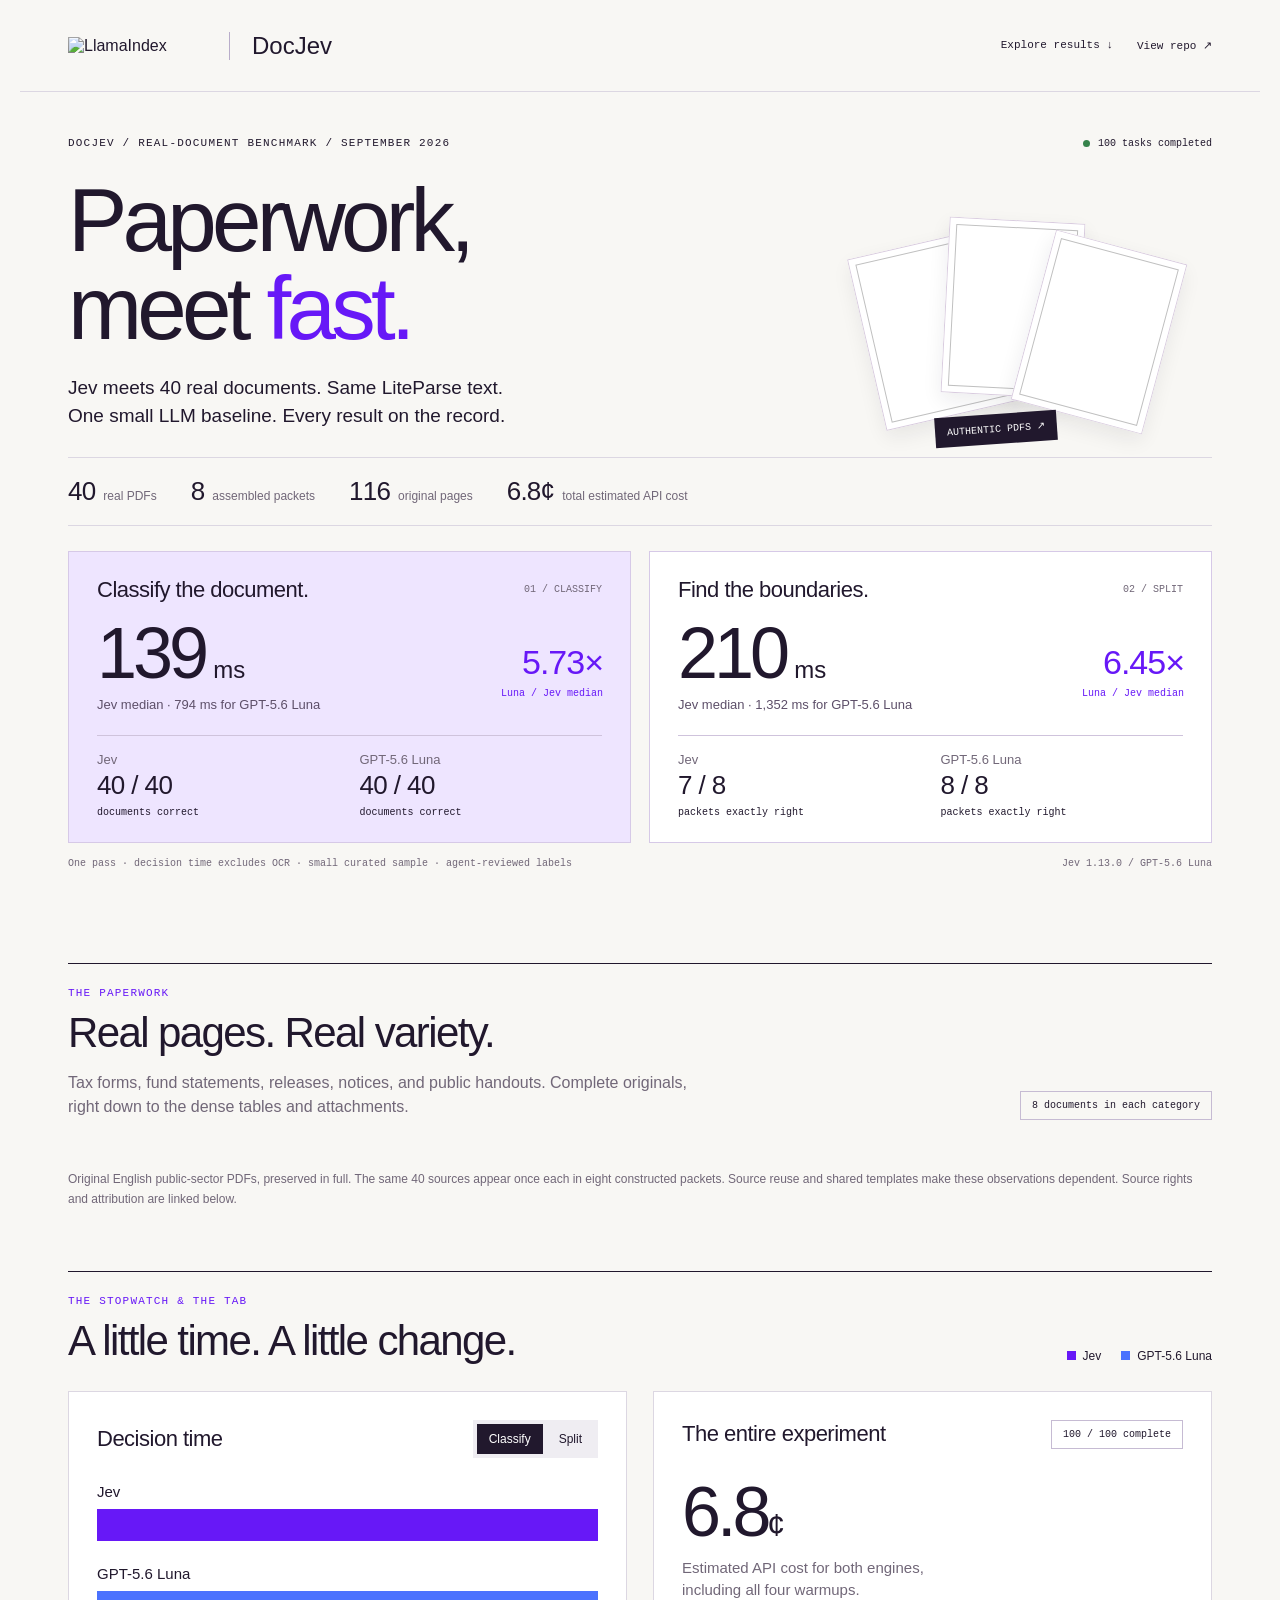
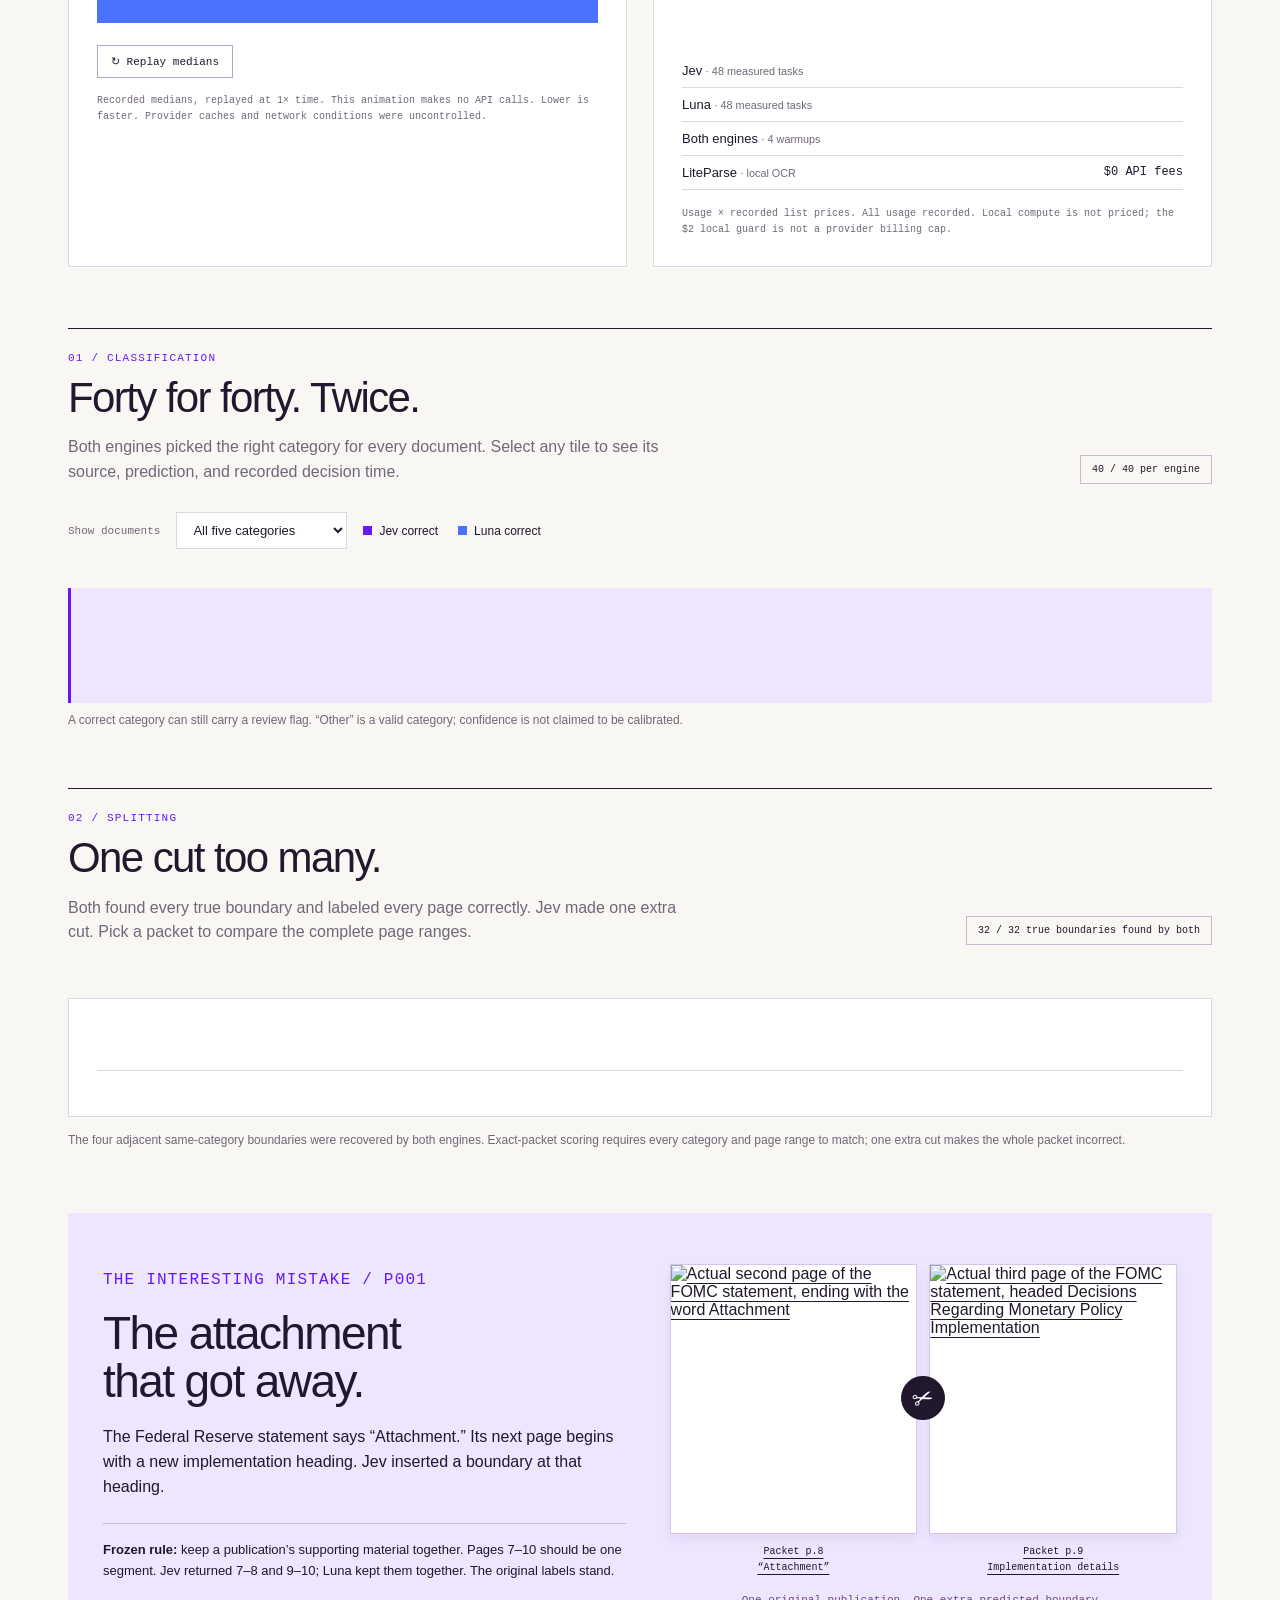
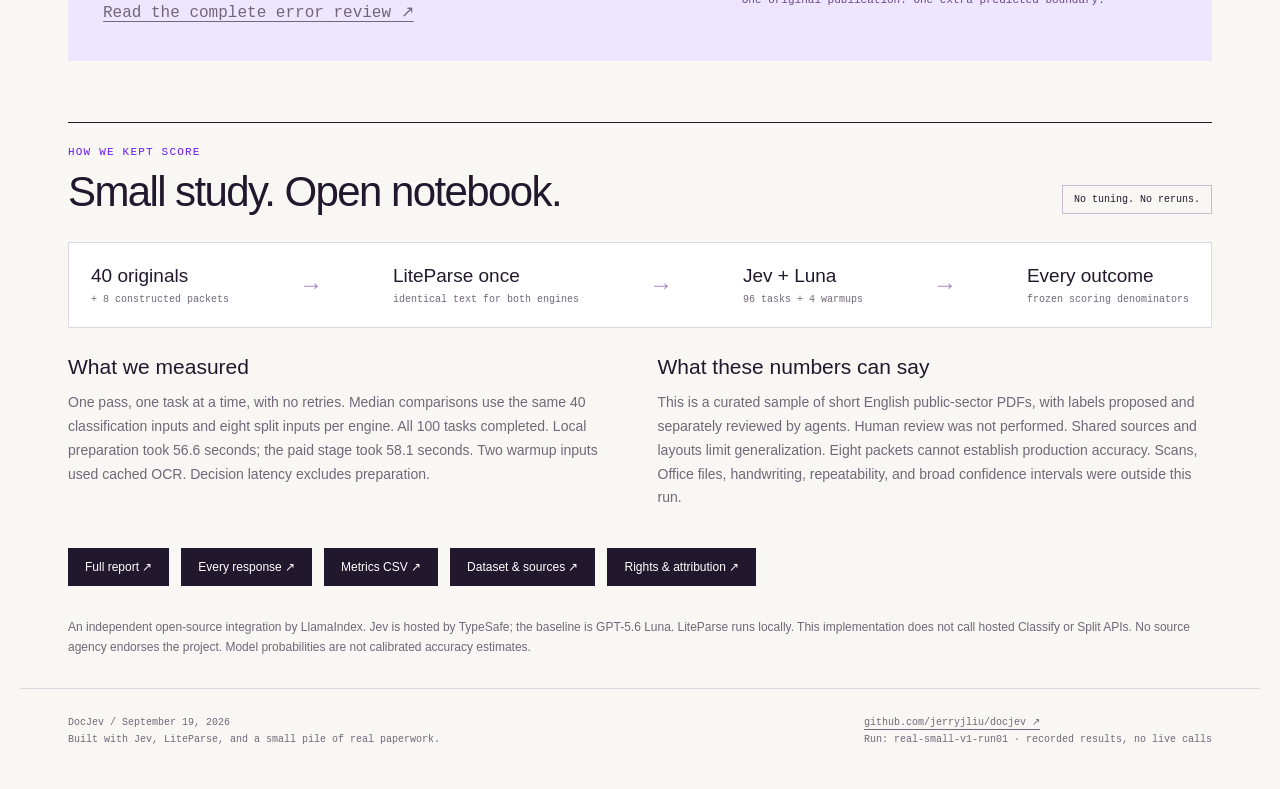
==== docs/report/template.html @ 9ed0fe05 "Add interactive visual benchmark report and shareable results card" ====
<!doctype html>
<html lang="en">
<head>
<meta charset="utf-8"><meta name="viewport" content="width=device-width, initial-scale=1">
<meta name="description" content="DocJev: a small real-document benchmark of Jev and GPT-5.6 Luna. Explore accuracy, speed, costs, and the one extra split.">
<title>DocJev — Paperwork, meet fast.</title>
<style>
:root{--paper:#f8f7f4;--ink:#21182d;--purple:#6718f7;--lavender:#eee5ff;--blue:#4b72fe;--line:#dcd7e2;--muted:#716778;--orange:#efad69;--green:#d0ead7;--mono:Plex,monospace}*{box-sizing:border-box}html{scroll-behavior:smooth}body{margin:0;background:var(--paper);color:var(--ink);font-family:Overused,Arial,sans-serif;-webkit-font-smoothing:antialiased}button,select{font:inherit;color:inherit}button,a,select{-webkit-tap-highlight-color:transparent}button{cursor:pointer}a{color:inherit;text-underline-offset:4px}button:focus-visible,a:focus-visible,select:focus-visible{outline:3px solid var(--purple);outline-offset:4px}button:disabled{cursor:wait}h1,h2,h3,p{margin:0}h1,h2,h3{font-weight:500}button{border-radius:0}main,.topbar,.footer{max-width:1240px;margin:auto;padding:0 48px}.topbar{height:92px;display:flex;align-items:center;justify-content:space-between;border-bottom:1px solid var(--line);gap:24px}.brand{display:flex;align-items:center;gap:22px;text-decoration:none}.brand img{width:139px;display:block}.brand b{font-size:24px;font-weight:500;border-left:1px solid #b9adca;padding-left:22px}.toplinks{display:flex;gap:24px;font:11px var(--mono)}.toplinks a{text-decoration:none}.eyebrow{font:11px var(--mono);letter-spacing:1.2px;text-transform:uppercase}.hero{position:relative;padding:45px 0 30px}.hero-top{display:flex;justify-content:space-between;gap:18px;align-items:center;margin-bottom:27px}.live-pill{display:flex;align-items:center;gap:8px;font:10px var(--mono)}.live-pill::before{content:'';width:7px;height:7px;background:#36834b;border-radius:50%}h1{font-size:clamp(62px,7vw,89px);line-height:.99;letter-spacing:-4.8px;max-width:950px}h1 em{font-style:normal;color:var(--purple)}.hero-sub{font-size:19px;line-height:1.45;max-width:730px;margin:22px 0 25px}.hero-sub b{font-weight:500}.stat-rail{display:flex;align-items:center;border-top:1px solid var(--line);border-bottom:1px solid var(--line);padding:18px 0;margin-top:28px;gap:34px}.stat-rail div{display:flex;align-items:baseline;gap:8px}.stat-rail strong{font-size:26px;font-weight:500;letter-spacing:-.8px}.stat-rail small{font-size:12px;color:var(--muted)}.scorecards{display:grid;grid-template-columns:1fr 1fr;gap:18px;margin:25px 0 0}.scorecard{padding:26px 28px 23px;border:1px solid #d6c9e7;background:white;position:relative;overflow:hidden}.scorecard:first-child{background:var(--lavender)}.card-top{display:flex;justify-content:space-between;align-items:center;gap:16px}.card-top h2{font-size:22px;letter-spacing:-.5px}.card-top span{font:10px var(--mono);color:var(--muted)}.big-time{display:flex;align-items:baseline;gap:8px;margin-top:16px}.big-time strong{font-size:72px;line-height:1;font-weight:500;letter-spacing:-4px}.big-time small{font-size:24px}.speed-label{font-size:13px;color:#5d4f69;margin-top:8px}.ratio{position:absolute;right:27px;top:91px;color:var(--purple);text-align:right}.ratio strong{display:block;font-size:34px;font-weight:500;letter-spacing:-1px}.ratio span{font:10px var(--mono)}.accuracy{display:grid;grid-template-columns:1fr 1fr;border-top:1px solid #cfc3dc;margin-top:23px;padding-top:16px;gap:20px}.accuracy p{font-size:13px;color:var(--muted)}.accuracy b{display:block;font-size:26px;color:var(--ink);font-weight:500;margin-top:3px;letter-spacing:-.6px}.accuracy small{font:10px var(--mono)}.hero-foot{font:10px/1.6 var(--mono);color:var(--muted);margin-top:13px;display:flex;justify-content:space-between;gap:15px}.chapter{border-top:1px solid var(--ink);margin-top:61px;padding-top:23px}.chapter-heading{display:flex;justify-content:space-between;gap:24px;align-items:flex-end;margin:0 0 28px}.chapter .eyebrow{margin-bottom:12px;color:var(--purple)}h2{font-size:42px;line-height:1.05;letter-spacing:-1.6px}.lede{font-size:16px;line-height:1.55;color:var(--muted);max-width:630px;margin-top:15px}.tag{border:1px solid #c6bbd3;padding:8px 11px;font:10px var(--mono);white-space:nowrap}.corpus-grid{display:grid;grid-template-columns:repeat(5,1fr);gap:14px;margin-bottom:22px}.doc-card{min-width:0;background:#eeebf0;border:1px solid var(--line);text-decoration:none;display:block;transition:transform .18s}.doc-card:hover{transform:translateY(-5px)}.doc-card img{display:block;height:208px;width:100%;object-fit:contain;padding:13px}.doc-card figcaption{background:#fff;padding:13px;border-top:1px solid var(--line)}.doc-card strong{display:block;font-size:14px;font-weight:500}.doc-card span{font:10px var(--mono);color:var(--muted)}.note{font-size:12px;line-height:1.65;color:var(--muted)}.legend{display:flex;gap:20px;align-items:center;font-size:12px;flex-wrap:wrap}.legend span{display:flex;align-items:center;gap:7px}.swatch{width:9px;height:9px;display:inline-block;background:var(--purple)}.swatch.blue{background:var(--blue)}.split-layout{display:grid;grid-template-columns:1fr 1fr;gap:26px}.panel{padding:28px;background:white;border:1px solid var(--line)}.panel-title{display:flex;align-items:center;justify-content:space-between;gap:20px;margin-bottom:25px}.panel-title h3{font-size:22px;letter-spacing:-.5px}.tabs{display:flex;gap:4px;background:#efedf2;padding:4px}.tabs button{border:0;background:transparent;padding:8px 12px;font-size:12px}.tabs button[aria-pressed=true]{background:var(--ink);color:white}.race-track{margin-top:24px}.race-track header{display:flex;justify-content:space-between;align-items:baseline;font-size:15px;margin-bottom:9px}.race-track strong{font:13px var(--mono)}.track{height:32px;background:#f0edf5;position:relative;overflow:hidden}.bar{height:100%;background:var(--purple);width:var(--width)}.bar.baseline{background:var(--blue)}.race-foot{display:flex;justify-content:space-between;align-items:center;margin-top:22px;gap:20px}.replay{background:white;border:1px solid #b4a4c8;padding:9px 13px;font:11px var(--mono)}.tiny{font:10px/1.6 var(--mono);color:var(--muted)}.cost-number{font-size:70px;letter-spacing:-4px;line-height:1.1;margin-top:2px}.cost-number small{font-size:32px;letter-spacing:-1px}.cost-detail{font-size:15px;line-height:1.5;margin:6px 0 23px;color:var(--muted)}.cost-stack{display:flex;height:15px;gap:3px}.cost-stack span{min-width:1px}.cost-table{width:100%;font-size:13px;border-collapse:collapse;margin-top:14px}.cost-table td{padding:9px 0;border-bottom:1px solid var(--line)}.cost-table td:last-child{text-align:right;font:12px var(--mono)}.cost-table small{color:var(--muted)}.explorer-controls{display:flex;align-items:center;gap:16px;flex-wrap:wrap;margin:21px 0}.explorer-controls label{font:11px var(--mono);color:var(--muted)}select{background:white;border:1px solid var(--line);padding:9px 35px 9px 12px;max-width:100%;font-size:13px}.document-grid{display:grid;grid-template-columns:repeat(10,1fr);gap:9px}.document-tile{position:relative;background:white;border:1px solid var(--line);padding:15px 4px 12px;min-width:0;text-align:center;transition:background .15s,transform .15s}.document-tile:hover{transform:translateY(-3px);background:#f4edff}.document-tile.active{outline:2px solid var(--purple);outline-offset:1px}.sheet-icon{width:26px;height:32px;border:1.5px solid #aa8dc6;display:block;margin:0 auto 10px;position:relative}.sheet-icon::before{content:'';position:absolute;top:8px;left:5px;width:14px;height:1px;background:#cab8d8;box-shadow:0 5px #cab8d8,0 10px #cab8d8}.document-tile .id{font:10px var(--mono);color:var(--muted)}.two-checks{display:flex;justify-content:center;gap:9px;font-size:15px;color:var(--purple);margin-top:7px}.two-checks span+span{color:var(--blue)}.detail-box{margin-top:18px;background:var(--lavender);padding:24px;display:grid;grid-template-columns:1.6fr 1fr 1fr;gap:22px;border-left:3px solid var(--purple);align-items:center;min-height:115px}.detail-box h3{font-size:20px;line-height:1.2;margin:5px 0 8px;letter-spacing:-.4px}.detail-box .category{font:11px var(--mono);margin-top:8px;display:block}.detail-result strong{font-size:24px;font-weight:500}.detail-result p{font-size:12px;color:var(--muted);margin-top:5px}.detail-result small{font:10px var(--mono)}.review-note{font-size:12px;margin-top:10px;color:var(--muted)}.packet-tabs{display:flex;gap:7px;flex-wrap:wrap;margin-bottom:25px}.packet-tabs button{background:white;border:1px solid var(--line);padding:11px 15px;font:12px var(--mono)}.packet-tabs button[aria-pressed=true]{background:var(--purple);border-color:var(--purple);color:white}.packet-tabs button .error-dot{display:inline-block;width:6px;height:6px;background:#bd5d16;border-radius:50%;margin-left:5px}.packet-tabs button[aria-pressed=true] .error-dot{background:#ffc888}.packet-summary{display:flex;align-items:center;justify-content:space-between;gap:20px;margin-bottom:24px}.packet-summary h3{font-size:24px;letter-spacing:-.5px}.packet-summary p{font-size:12px;color:var(--muted);margin-top:6px}.segments{display:grid;grid-template-columns:120px 1fr;gap:16px;align-items:center;margin:15px 0}.segments header{font-size:13px}.segments header small{display:block;font:9px var(--mono);margin-top:5px;color:var(--muted)}.segment-strip{display:grid;grid-template-columns:repeat(var(--pages),minmax(0,1fr));gap:4px}.segment{padding:15px 5px 12px;text-align:center;border:1px solid #c9bed8;min-width:0;position:relative}.segment-name{display:block;font-size:12px;overflow:hidden;text-overflow:ellipsis;white-space:nowrap}.segment small{display:block;font:9px var(--mono);margin-top:5px}.segment.extra{outline:2px solid #bf6b27;outline-offset:0}.packet-caption{margin-top:19px;padding-top:17px;border-top:1px solid var(--line);font-size:13px;line-height:1.6;color:var(--muted)}.packet-key{display:flex;gap:16px;flex-wrap:wrap;font:10px var(--mono);margin:19px 0}.packet-key i{width:10px;height:10px;display:inline-block;margin-right:5px;border:1px solid #c9bed8}.error-section{background:#eee5ff;position:relative;margin-top:62px;padding:35px}.error-grid{display:grid;grid-template-columns:1.03fr 1fr;gap:44px;align-items:center}.error-copy .eyebrow{color:var(--purple);margin-bottom:16px}.error-copy h2{font-size:46px}.error-copy p{font-size:16px;line-height:1.55;margin-top:20px}.error-copy .callout{font-size:13px;border-top:1px solid #c8b6dd;padding-top:16px;margin-top:23px;line-height:1.6}.attachment-pages{display:grid;grid-template-columns:1fr 1fr;gap:12px;position:relative}.attachment-pages figure{margin:0;min-width:0}.attachment-pages img{width:100%;height:270px;object-fit:contain;display:block;background:#fff;box-shadow:0 5px 10px #2d173611;border:1px solid #d6c5e7}.attachment-pages figcaption{font:10px/1.6 var(--mono);margin-top:10px;text-align:center}.scissors{position:absolute;top:112px;left:calc(50% - 22px);width:44px;height:44px;display:flex;align-items:center;justify-content:center;background:var(--ink);color:#fff;font-size:25px;border-radius:50%;transform:rotate(-20deg)}.attachment-note{margin-top:16px;font:11px/1.6 var(--mono);color:#684885;text-align:center}.method-grid{display:grid;grid-template-columns:1fr 1fr;gap:35px;margin:27px 0 38px}.method-grid h3{font-size:21px;margin-bottom:12px}.method-grid p{font-size:14px;line-height:1.7;color:var(--muted)}.pipeline{display:flex;align-items:center;justify-content:space-between;gap:15px;background:white;border:1px solid var(--line);padding:22px;margin-bottom:25px}.pipeline strong{display:block;font-size:19px;font-weight:500}.pipeline small{font:10px var(--mono);color:var(--muted);display:block;margin-top:7px}.pipeline>span{font-size:24px;color:#aa8ac8}.evidence-links{display:flex;gap:12px;flex-wrap:wrap;margin-bottom:32px}.evidence-links a{padding:12px 17px;background:var(--ink);color:white;text-decoration:none;font-size:12px}.footer{border-top:1px solid var(--line);padding-top:25px;padding-bottom:35px;display:flex;justify-content:space-between;gap:25px;font:10px/1.7 var(--mono);color:var(--muted);margin-top:30px}.noscript{padding:20px;background:#ffe6ce}.print-only{display:none}#share-card{position:relative}#share-card .hero-brand{display:none}body.share-mode{width:1200px}body.share-mode #share-card{width:1200px;padding:38px 52px 34px;background:var(--paper)}body.share-mode #share-card .hero-brand{display:flex;align-items:center;justify-content:space-between;gap:22px;border-bottom:1px solid var(--line);padding-bottom:23px;margin-bottom:27px}body.share-mode #share-card .hero-brand img{width:145px}body.share-mode #share-card .hero-brand b{font-size:24px;font-weight:500}body.share-mode .hero{padding:0}body.share-mode .hero-top{margin-bottom:24px}body.share-mode h1{font-size:80px}body.share-mode .hero-sub{font-size:18px;margin-bottom:10px}body.share-mode .scorecards{margin-top:21px}body.share-mode .stat-rail{margin-top:22px;padding:14px 0}body.share-mode .hero-foot{font-size:10px}body.share-mode .share-url{display:inline!important}body.share-mode main{padding:0;max-width:1200px}.share-url{display:none}.status-caption{font-size:12px;color:var(--muted);margin-top:12px}
@media(max-width:1000px){main,.topbar,.footer{padding-left:28px;padding-right:28px}h1{font-size:74px}.stat-rail{gap:20px;flex-wrap:wrap}.scorecard{padding:23px}.big-time strong{font-size:61px}.ratio{right:22px;top:84px}.ratio strong{font-size:29px}.doc-card img{height:160px}.document-grid{grid-template-columns:repeat(8,1fr)}.detail-box{grid-template-columns:1.5fr 1fr 1fr}.error-grid{gap:25px}.error-copy h2{font-size:39px}.attachment-pages img{height:240px}.error-section{padding:27px}.segments{grid-template-columns:105px 1fr}.segment-name{font-size:10px}.split-layout{gap:18px}.panel{padding:22px}}
@media(max-width:700px){main,.topbar,.footer{padding-left:20px;padding-right:20px}.topbar{height:74px}.brand img{width:104px}.brand{gap:13px}.brand b{font-size:21px;padding-left:13px}.toplinks a:first-child{display:none}.toplinks{font-size:10px}.hero{padding-top:29px}.hero-top{display:block;margin-bottom:20px}.live-pill{margin-top:12px}.eyebrow{font-size:10px}h1{font-size:56px;letter-spacing:-3px}.hero-sub{font-size:17px}.stat-rail{display:grid;grid-template-columns:1fr 1fr;gap:13px}.stat-rail strong{font-size:25px}.stat-rail small{font-size:11px}.scorecards{grid-template-columns:1fr;gap:13px}.scorecard{padding:23px}.big-time strong{font-size:67px}.ratio{top:91px}.hero-foot{display:block;font-size:9px}.hero-foot span{display:block}.chapter{margin-top:39px;padding-top:20px}.chapter-heading{display:block;margin-bottom:23px}.chapter-heading>.tag,.chapter-heading>.legend{display:inline-flex;margin-top:15px}h2{font-size:34px;letter-spacing:-1px}.lede{font-size:15px}.corpus-grid{display:flex;overflow:auto;gap:11px;padding-bottom:10px}.doc-card{min-width:150px}.doc-card img{height:185px}.doc-card figcaption{padding:11px}.split-layout{grid-template-columns:1fr}.panel{padding:23px}.document-grid{grid-template-columns:repeat(5,1fr);gap:7px}.document-tile{padding:13px 4px 10px}.detail-box{grid-template-columns:1fr 1fr;padding:20px;gap:18px}.detail-box>div:first-child{grid-column:1/-1}.detail-box h3{font-size:22px}.detail-result strong{font-size:22px}.packet-tabs{gap:6px}.packet-tabs button{padding:9px 10px}.packet-summary{align-items:flex-start}.packet-summary h3{font-size:21px}.packet-summary .tag{font-size:9px}.segments{grid-template-columns:1fr;gap:8px;margin:20px 0}.segments header{display:flex;align-items:baseline;gap:9px}.segments header small{display:inline;margin:0}.segment-strip{gap:2px}.segment{padding:13px 1px}.segment-name{font-size:9px}.segment small{font-size:8px}.error-section{padding:25px 21px;margin-top:40px}.error-grid{grid-template-columns:1fr;gap:28px}.error-copy h2{font-size:37px}.attachment-pages img{height:250px}.scissors{top:112px}.method-grid{grid-template-columns:1fr;gap:22px}.pipeline{padding:20px;gap:11px;flex-wrap:wrap}.pipeline strong{font-size:16px}.pipeline small{font-size:9px}.pipeline>span{font-size:18px}.footer{display:block}.footer p+p{margin-top:15px}.cost-number{font-size:65px}.evidence-links{gap:9px}.evidence-links a{padding:11px 12px;font-size:11px}}
@media(prefers-reduced-motion:reduce){html{scroll-behavior:auto}*,*::before,*::after{transition:none!important;animation:none!important}}
@media print{.toplinks,.tabs,.replay,.explorer-controls,.packet-tabs{display:none}body{background:white}main,.topbar,.footer{max-width:none;padding:0}.chapter,.panel,.error-section{break-inside:avoid}.hero{padding-top:25px}.chapter{margin-top:30px}.footer{font-size:8px}.print-only{display:block}.corpus-grid{display:grid}.document-grid{grid-template-columns:repeat(10,1fr)}a{color:inherit}*{-webkit-print-color-adjust:exact;print-color-adjust:exact}}

.paper-stack{position:absolute;right:37px;top:125px;width:310px;height:240px;pointer-events:none}.paper-stack img{position:absolute;width:136px;height:176px;object-fit:contain;background:white;border:1px solid #d9ccdf;padding:6px;box-shadow:0 8px 20px #21182d13}.paper-stack img:nth-child(1){left:0;top:25px;transform:rotate(-13deg)}.paper-stack img:nth-child(2){left:80px;top:3px;transform:rotate(3deg)}.paper-stack img:nth-child(3){left:166px;top:27px;transform:rotate(15deg)}.paper-stack>span{position:absolute;top:197px;left:70px;background:var(--ink);color:white;padding:9px 12px;font:10px var(--mono);transform:rotate(-4deg)}body.share-mode .paper-stack{top:185px;right:80px}
.page-dialog{border:1px solid var(--line);padding:18px;max-width:95vw;max-height:94vh;background:var(--paper);color:var(--ink)}.page-dialog::backdrop{background:#21182dbb}.page-dialog header{display:flex;justify-content:space-between;align-items:center;gap:30px;margin-bottom:12px;font:12px var(--mono)}.page-dialog button{background:white;border:1px solid var(--line);padding:7px 12px}.page-dialog img{display:block;max-width:80vw;height:75vh;object-fit:contain}.page-dialog a{font:11px var(--mono);display:inline-block;margin-top:12px}
@media(max-width:1100px){.paper-stack{display:none}}
@media(max-width:700px){.scorecard .ratio{position:static;display:flex;gap:10px;align-items:center;text-align:left;margin-top:13px}.scorecard .ratio strong{font-size:27px}.scorecard .ratio span{font-size:10px}.page-dialog img{max-width:83vw;height:auto;max-height:75vh}}
</style>
</head>
<body>
<noscript><p class="noscript">Enable JavaScript to explore the recorded results, or read the <a href="https://github.com/jerryjliu/docjev/blob/main/benchmarks/results/real-small-v1-run01/report.md">full benchmark report</a>.</p></noscript>
<header class="topbar"><a class="brand" href="https://github.com/jerryjliu/docjev"><img data-asset="logo" alt="LlamaIndex"><b>DocJev</b></a><nav class="toplinks" aria-label="Report navigation"><a href="#results">Explore results ↓</a><a href="https://github.com/jerryjliu/docjev">View repo ↗</a></nav></header>
<main>
<section class="hero" id="share-card" aria-labelledby="headline">
<div class="hero-brand"><img data-asset="logo" alt="LlamaIndex"><b>DocJev / Field notes 001</b></div>
<div class="hero-top"><p class="eyebrow">DocJev / real-document benchmark / September 2026</p><span class="live-pill">100 tasks completed</span></div>
<div class="paper-stack" aria-hidden="true"><img data-asset="tax_form" alt=""><img data-asset="financial_report" alt=""><img data-asset="press_release" alt=""><span>AUTHENTIC PDFS ↗</span></div>
<h1 id="headline">Paperwork,<br>meet <em>fast.</em></h1>
<p class="hero-sub">Jev meets 40 real documents. Same LiteParse text.<br>One small LLM baseline. Every result on the record.</p>
<div class="stat-rail"><div><strong>40</strong><small>real PDFs</small></div><div><strong>8</strong><small>assembled packets</small></div><div><strong>116</strong><small>original pages</small></div><div><strong>6.8¢</strong><small>total estimated API cost</small></div></div>
<div class="scorecards">
<article class="scorecard"><div class="card-top"><h2>Classify the document.</h2><span>01 / CLASSIFY</span></div><div class="big-time"><strong id="classify-ms">139</strong><small>ms</small></div><p class="speed-label">Jev median · <span id="classify-baseline">794</span> ms for GPT-5.6 Luna</p><div class="ratio"><strong id="classify-ratio">5.73×</strong><span>Luna / Jev median</span></div><div class="accuracy"><div><p>Jev</p><b>40 / 40</b><small>documents correct</small></div><div><p>GPT-5.6 Luna</p><b>40 / 40</b><small>documents correct</small></div></div></article>
<article class="scorecard"><div class="card-top"><h2>Find the boundaries.</h2><span>02 / SPLIT</span></div><div class="big-time"><strong id="split-ms">210</strong><small>ms</small></div><p class="speed-label">Jev median · <span id="split-baseline">1,352</span> ms for GPT-5.6 Luna</p><div class="ratio"><strong id="split-ratio">6.45×</strong><span>Luna / Jev median</span></div><div class="accuracy"><div><p>Jev</p><b>7 / 8</b><small>packets exactly right</small></div><div><p>GPT-5.6 Luna</p><b>8 / 8</b><small>packets exactly right</small></div></div></article>
</div>
<p class="hero-foot"><span>One pass · decision time excludes OCR · small curated sample · agent-reviewed labels</span><span class="share-url">github.com/jerryjliu/docjev</span><span>Jev 1.13.0 / GPT-5.6 Luna</span></p>
</section>
<section class="chapter" aria-labelledby="corpus-title"><div class="chapter-heading"><div><p class="eyebrow">The paperwork</p><h2>Real pages. Real variety.</h2><p class="lede">Tax forms, fund statements, releases, notices, and public handouts. Complete originals, right down to the dense tables and attachments.</p></div><span class="tag">8 documents in each category</span></div><div class="corpus-grid" id="corpus-grid"></div><p class="note">Original English public-sector PDFs, preserved in full. The same 40 sources appear once each in eight constructed packets. Source reuse and shared templates make these observations dependent. Source rights and attribution are linked below.</p></section>
<section class="chapter" aria-labelledby="speed-title"><div class="chapter-heading"><div><p class="eyebrow">The stopwatch & the tab</p><h2>A little time. A little change.</h2></div><div class="legend"><span><i class="swatch"></i>Jev</span><span><i class="swatch blue"></i>GPT-5.6 Luna</span></div></div><div class="split-layout"><article class="panel"><div class="panel-title"><h3>Decision time</h3><div class="tabs" aria-label="Latency task"><button type="button" data-race="classify" aria-pressed="true">Classify</button><button type="button" data-race="split" aria-pressed="false">Split</button></div></div><p class="tiny" id="race-meta"></p><div class="race-track"><header><span>Jev</span><strong id="jev-time"></strong></header><div class="track"><div class="bar" id="jev-bar"></div></div></div><div class="race-track"><header><span>GPT-5.6 Luna</span><strong id="luna-time"></strong></header><div class="track"><div class="bar baseline" id="luna-bar"></div></div></div><div class="race-foot"><button type="button" class="replay" id="replay">↻ Replay medians</button><span class="tiny" id="race-percentiles"></span></div><p class="tiny" style="margin-top:15px">Recorded medians, replayed at 1× time. This animation makes no API calls. Lower is faster. Provider caches and network conditions were uncontrolled.</p></article><article class="panel"><div class="panel-title"><h3>The entire experiment</h3><span class="tag">100 / 100 complete</span></div><p class="cost-number">6.8<small>¢</small></p><p class="cost-detail">Estimated API cost for both engines,<br>including all four warmups.</p><div class="cost-stack" id="cost-stack" aria-hidden="true"></div><table class="cost-table"><tbody><tr><td>Jev <small>· 48 measured tasks</small></td><td id="cost-jev"></td></tr><tr><td>Luna <small>· 48 measured tasks</small></td><td id="cost-luna"></td></tr><tr><td>Both engines <small>· 4 warmups</small></td><td id="cost-warmup"></td></tr><tr><td>LiteParse <small>· local OCR</small></td><td>$0 API fees</td></tr></tbody></table><p class="tiny" style="margin-top:16px">Usage × recorded list prices. All usage recorded. Local compute is not priced; the $2 local guard is not a provider billing cap.</p></article></div></section>
<section class="chapter" id="results" aria-labelledby="class-title"><div class="chapter-heading"><div><p class="eyebrow">01 / Classification</p><h2>Forty for forty. Twice.</h2><p class="lede">Both engines picked the right category for every document. Select any tile to see its source, prediction, and recorded decision time.</p></div><span class="tag">40 / 40 per engine</span></div><div class="explorer-controls"><label for="category-filter">Show documents</label><select id="category-filter"><option value="all">All five categories</option></select><div class="legend"><span><i class="swatch"></i>Jev correct</span><span><i class="swatch blue"></i>Luna correct</span></div></div><div class="document-grid" id="document-grid" aria-label="Recorded classification results"></div><div class="detail-box" id="document-detail" aria-live="polite"></div><p class="review-note">A correct category can still carry a review flag. “Other” is a valid category; confidence is not claimed to be calibrated.</p></section>
<section class="chapter" aria-labelledby="split-title"><div class="chapter-heading"><div><p class="eyebrow">02 / Splitting</p><h2>One cut too many.</h2><p class="lede">Both found every true boundary and labeled every page correctly. Jev made one extra cut. Pick a packet to compare the complete page ranges.</p></div><span class="tag">32 / 32 true boundaries found by both</span></div><div class="packet-tabs" id="packet-tabs" aria-label="Choose packet"></div><article class="panel"><div class="packet-summary" id="packet-summary"></div><div id="packet-strips"></div><div class="packet-key" id="packet-key"></div><p class="packet-caption" id="packet-caption"></p></article><p class="note" style="margin-top:14px">The four adjacent same-category boundaries were recovered by both engines. Exact-packet scoring requires every category and page range to match; one extra cut makes the whole packet incorrect.</p></section>
<section class="error-section" aria-labelledby="error-title"><div class="error-grid"><div class="error-copy"><p class="eyebrow">The interesting mistake / p001</p><h2>The attachment<br>that got away.</h2><p>The Federal Reserve statement says “Attachment.” Its next page begins with a new implementation heading. Jev inserted a boundary at that heading.</p><p class="callout"><b>Frozen rule:</b> keep a publication’s supporting material together. Pages 7–10 should be one segment. Jev returned 7–8 and 9–10; Luna kept them together. The original labels stand.</p><p class="tiny"><a href="https://github.com/jerryjliu/docjev/blob/main/benchmarks/results/real-small-v1-run01/error-analysis.md">Read the complete error review ↗</a></p></div><div><div class="attachment-pages"><figure><a id="error-before-link" href="https://github.com/jerryjliu/docjev/blob/main/datasets/real-small/v1/originals/e017.pdf"><img data-asset="error_before" alt="Actual second page of the FOMC statement, ending with the word Attachment"><figcaption>Packet p.8<br>“Attachment”</figcaption></a></figure><figure><a id="error-after-link" href="https://github.com/jerryjliu/docjev/blob/main/datasets/real-small/v1/originals/e017.pdf"><img data-asset="error_after" alt="Actual third page of the FOMC statement, headed Decisions Regarding Monetary Policy Implementation"><figcaption>Packet p.9<br>Implementation details</figcaption></a></figure><span class="scissors" aria-hidden="true">✂</span></div><p class="attachment-note">One original publication. One extra predicted boundary.</p></div></div></section>
<section class="chapter" id="method" aria-labelledby="method-title"><div class="chapter-heading"><div><p class="eyebrow">How we kept score</p><h2>Small study. Open notebook.</h2></div><span class="tag">No tuning. No reruns.</span></div><div class="pipeline"><div><strong>40 originals</strong><small>+ 8 constructed packets</small></div><span>→</span><div><strong>LiteParse once</strong><small>identical text for both engines</small></div><span>→</span><div><strong>Jev + Luna</strong><small>96 tasks + 4 warmups</small></div><span>→</span><div><strong>Every outcome</strong><small>frozen scoring denominators</small></div></div><div class="method-grid"><div><h3>What we measured</h3><p>One pass, one task at a time, with no retries. Median comparisons use the same 40 classification inputs and eight split inputs per engine. All 100 tasks completed. Local preparation took 56.6 seconds; the paid stage took 58.1 seconds. Two warmup inputs used cached OCR. Decision latency excludes preparation.</p></div><div><h3>What these numbers can say</h3><p>This is a curated sample of short English public-sector PDFs, with labels proposed and separately reviewed by agents. Human review was not performed. Shared sources and layouts limit generalization. Eight packets cannot establish production accuracy. Scans, Office files, handwriting, repeatability, and broad confidence intervals were outside this run.</p></div></div><div class="evidence-links"><a data-link="report">Full report ↗</a><a data-link="raw">Every response ↗</a><a data-link="metrics">Metrics CSV ↗</a><a data-link="dataset">Dataset & sources ↗</a><a data-link="notice">Rights & attribution ↗</a></div><p class="note">An independent open-source integration by LlamaIndex. Jev is hosted by TypeSafe; the baseline is GPT-5.6 Luna. LiteParse runs locally. This implementation does not call hosted Classify or Split APIs. No source agency endorses the project. Model probabilities are not calibrated accuracy estimates.</p></section>
</main>
<footer class="footer"><p>DocJev / September 19, 2026<br>Built with Jev, LiteParse, and a small pile of real paperwork.</p><p><a href="https://github.com/jerryjliu/docjev">github.com/jerryjliu/docjev ↗</a><br>Run: real-small-v1-run01 · recorded results, no live calls</p></footer>
<dialog class="page-dialog" id="page-dialog"><header><span id="page-dialog-title">Original page</span><button type="button" id="close-page">Close ×</button></header><img id="enlarged-page" alt=""><a id="original-page-link" href="https://github.com/jerryjliu/docjev/blob/main/datasets/real-small/v1/originals/e017.pdf">Open complete original PDF ↗</a></dialog>
<script id="report-data" type="application/json">__REPORT_DATA__</script>
<script id="report-assets" type="application/json">__REPORT_ASSETS__</script>
<script>
'use strict';
const data=JSON.parse(document.getElementById('report-data').textContent);
const assets=JSON.parse(document.getElementById('report-assets').textContent);
const $=s=>document.querySelector(s);
const labels={tax_form:'Tax forms',financial_report:'Financial reports',press_release:'Press releases',legal_notice:'Legal notices',other:'Other'};
const shortLabels={tax_form:'Tax',financial_report:'Finance',press_release:'Release',legal_notice:'Legal',other:'Other'};
const colors={tax_form:'#e7ddfa',financial_report:'#dce5ff',press_release:'#fbe6cd',legal_notice:'#d8eadf',other:'#eee9df'};
const fmt=n=>Number(n).toLocaleString('en-US',{maximumFractionDigits:1});
const money=n=>'$'+Number(n).toFixed(6);
const esc=s=>String(s).replace(/[&<>"']/g,c=>({'&':'&amp;','<':'&lt;','>':'&gt;','"':'&quot;',"'":'&#39;'}[c]));
const repo='https://github.com/jerryjliu/docjev/blob/main/';
const sheet=document.createElement('style');sheet.textContent=`@font-face{font-family:Overused;src:url('${assets.font_regular}')}@font-face{font-family:Overused;src:url('${assets.font_medium}');font-weight:500 800}@font-face{font-family:Plex;src:url('${assets.font_mono}')}`;document.head.append(sheet);
document.querySelectorAll('[data-asset]').forEach(el=>el.src=assets[el.dataset.asset]);
const linkPaths={report:'benchmarks/results/real-small-v1-run01/report.md',raw:'benchmarks/results/real-small-v1-run01/raw.jsonl',metrics:'benchmarks/results/real-small-v1-run01/metrics.csv',dataset:'datasets/real-small/README.md',notice:'datasets/real-small/v1/NOTICE.md'};
document.querySelectorAll('[data-link]').forEach(el=>el.href=repo+linkPaths[el.dataset.link]);
for(const task of ['classify','split']){const m=data.tasks[task];$('#'+task+'-ms').textContent=Math.round(m.jev.decision_p50_ms).toLocaleString('en-US');$('#'+task+'-baseline').textContent=Math.round(m.openai.decision_p50_ms).toLocaleString('en-US');$('#'+task+'-ratio').textContent=(m.openai.decision_p50_ms/m.jev.decision_p50_ms).toFixed(2)+'×'}
const sampleIds={tax_form:'e001',financial_report:'e013',press_release:'e019',legal_notice:'e029',other:'e033'};
$('#corpus-grid').innerHTML=Object.entries(labels).map(([cat,label])=>{const source=data.classifications.find(x=>x.id===sampleIds[cat]);return `<a class="doc-card" href="${esc(source.github_url)}" title="${esc(source.title)}"><img src="${assets[cat]}" alt="Original ${esc(source.title)}"><figcaption><strong>${label}</strong><span>8 complete originals ↗</span></figcaption></a>`}).join('');
let raceTask='classify';let raceAnimations=[];let replayTimer;
function renderRace(){raceAnimations.forEach(a=>a.cancel());raceAnimations=[];clearTimeout(replayTimer);$('#replay').disabled=false;const m=data.tasks[raceTask],max=m.openai.decision_p50_ms;$('#race-meta').textContent=`MEDIAN · ${raceTask==='classify'?'40 documents':'8 packets'} per engine · milliseconds`;for(const [engine,prefix] of [['jev','jev'],['openai','luna']]){const g=m[engine];$('#'+prefix+'-time').textContent=fmt(g.decision_p50_ms)+' ms';$('#'+prefix+'-bar').style.setProperty('--width',g.decision_p50_ms/max*100+'%')}$('#race-percentiles').textContent='p95 · '+fmt(m.jev.decision_p95_ms)+' / '+fmt(m.openai.decision_p95_ms)+' ms';document.querySelectorAll('[data-race]').forEach(b=>b.setAttribute('aria-pressed',b.dataset.race===raceTask))}
document.querySelectorAll('[data-race]').forEach(b=>b.addEventListener('click',()=>{raceTask=b.dataset.race;renderRace()}));
$('#replay').addEventListener('click',()=>{if(matchMedia('(prefers-reduced-motion: reduce)').matches){renderRace();return}const m=data.tasks[raceTask];$('#replay').disabled=true;for(const [engine,prefix] of [['jev','jev'],['openai','luna']]){const bar=$('#'+prefix+'-bar');raceAnimations.push(bar.animate([{width:'0%'},{width:bar.style.getPropertyValue('--width')}],{duration:m[engine].decision_p50_ms,easing:'linear',fill:'forwards'}))}replayTimer=setTimeout(()=>{$('#replay').disabled=false},Math.ceil(m.openai.decision_p50_ms)+30)});renderRace();
const measuredJev=data.tasks.classify.jev.decision_cost_usd_known+data.tasks.split.jev.decision_cost_usd_known;
const measuredLuna=data.tasks.classify.openai.decision_cost_usd_known+data.tasks.split.openai.decision_cost_usd_known;
const totalCost=data.costs.total_usd,warmup=data.costs.warmup_usd;
$('#cost-jev').textContent=money(measuredJev);$('#cost-luna').textContent=money(measuredLuna);$('#cost-warmup').textContent=money(warmup);$('#cost-stack').innerHTML=[[measuredJev,'var(--purple)'],[measuredLuna,'var(--blue)'],[warmup,'#c4b4d6']].map(([value,color])=>`<span style="flex:${value};background:${color}"></span>`).join('');
let selectedDocument='e001';
function renderDocument(id){selectedDocument=id;const d=data.classifications.find(x=>x.id===id);$('#document-detail').innerHTML=`<div><span class="tiny">${d.id.toUpperCase()} · ${d.pages} ${d.pages===1?'PAGE':'PAGES'}</span><h3>${esc(d.title)}</h3><a class="tiny" href="${esc(d.github_url)}">Open original PDF ↗</a><span class="category">${esc(labels[d.category])}</span></div>`+[['jev','Jev'],['openai','GPT-5.6 Luna']].map(([engine,label])=>{const r=d.results[engine];return `<div class="detail-result"><small>${label}</small><p>${esc(r.category.replaceAll('_',' '))} ${r.correct?'✓':'✕'}</p><strong>${fmt(r.decision_ms)} ms</strong><p>${r.needs_review?'Review flag present':'No review flag'}</p></div>`}).join('');document.querySelectorAll('.document-tile').forEach(b=>{b.classList.toggle('active',b.dataset.id===id);b.setAttribute('aria-pressed',b.dataset.id===id)})}
function renderDocuments(){const cat=$('#category-filter').value;const docs=data.classifications.filter(x=>cat==='all'||x.category===cat);$('#document-grid').innerHTML=docs.map(d=>`<button type="button" class="document-tile" data-id="${d.id}" aria-label="${esc(d.title)}. Jev ${d.results.jev.correct?'correct':'incorrect'}, Luna ${d.results.openai.correct?'correct':'incorrect'}."><i class="sheet-icon" aria-hidden="true"></i><span class="id">${d.id.toUpperCase()}</span><span class="two-checks" aria-hidden="true"><span>${d.results.jev.correct?'✓':'✕'}</span><span>${d.results.openai.correct?'✓':'✕'}</span></span></button>`).join('');document.querySelectorAll('.document-tile').forEach(b=>b.addEventListener('click',()=>renderDocument(b.dataset.id)));renderDocument(docs.some(d=>d.id===selectedDocument)?selectedDocument:docs[0].id)}
$('#category-filter').innerHTML+=Object.entries(labels).map(([id,label])=>`<option value="${id}">${label} · 8</option>`).join('');$('#category-filter').addEventListener('change',renderDocuments);renderDocuments();
function renderPacket(id){const p=data.packets.find(x=>x.id===id);document.querySelectorAll('[data-packet]').forEach(b=>b.setAttribute('aria-pressed',b.dataset.packet===id));$('#packet-summary').innerHTML=`<div><h3>${id.toUpperCase()} · ${p.pages} pages</h3><p>Five complete originals · <a href="${esc(p.github_url)}">open packet ↗</a></p></div><span class="tag">${p.results.jev.exact&&p.results.openai.exact?'Both exact':'Jev: one extra cut'}</span>`;const entries=[['Frozen truth',p.truth,'5 original documents'],['Jev',p.results.jev.segments,p.results.jev.exact?'Exact match':'One extra boundary'],['GPT-5.6 Luna',p.results.openai.segments,p.results.openai.exact?'Exact match':'Mismatch']];$('#packet-strips').innerHTML=entries.map(([label,segments,note])=>`<div class="segments"><header>${label}<small>${note}</small></header><div class="segment-strip" style="--pages:${p.pages}">${segments.map(s=>{const first=s.pages[0],last=s.pages.at(-1),extra=label==='Jev'&&id==='p001'&&first===9;return `<div class="segment${extra?' extra':''}" style="grid-column:${first}/span ${s.pages.length};background:${colors[s.category]}" title="${esc(labels[s.category])}, pages ${first}–${last}${extra?'; extra boundary before page 9':''}"><span class="segment-name">${shortLabels[s.category]}</span><small>${first===last?first:first+'–'+last}</small></div>`}).join('')}</div></div>`).join('');$('#packet-key').innerHTML=Object.entries(labels).map(([cat,label])=>`<span><i style="background:${colors[cat]}"></i>${label}</span>`).join('');$('#packet-caption').textContent=id==='p001'?'The amber outline marks Jev’s extra cut before page 9. The four-page FOMC publication should stay together. Its page categories are correct throughout.':'Both engines reproduced all five original publications, preserving the category and exact page range of each one.'}
$('#packet-tabs').innerHTML=data.packets.map(p=>`<button type="button" data-packet="${p.id}" aria-pressed="${p.id==='p001'}" aria-label="${p.id.toUpperCase()}, ${p.pages} pages${!p.results.jev.exact?', contains Jev splitting error':''}">${p.id.toUpperCase()}${!p.results.jev.exact?'<span class="error-dot" aria-hidden="true"></span>':''}</button>`).join('');document.querySelectorAll('[data-packet]').forEach(b=>b.addEventListener('click',()=>renderPacket(b.dataset.packet)));renderPacket('p001');
const dialog=$('#page-dialog');
for(const [id,key,label] of [['error-before-link','error_before','FOMC statement · original page 2 / packet page 8'],['error-after-link','error_after','FOMC implementation attachment · original page 3 / packet page 9']]){$('#'+id).setAttribute('aria-haspopup','dialog');$('#'+id).addEventListener('click',e=>{e.preventDefault();$('#enlarged-page').src=assets[key];$('#enlarged-page').alt=label;$('#page-dialog-title').textContent=label;dialog.showModal()})}
$('#close-page').addEventListener('click',()=>dialog.close());dialog.addEventListener('click',e=>{if(e.target===dialog){const r=dialog.getBoundingClientRect();if(e.clientX<r.left||e.clientX>r.right||e.clientY<r.top||e.clientY>r.bottom)dialog.close()}});
if(new URLSearchParams(location.search).has('share'))document.body.classList.add('share-mode');
window.reportReady=true;
</script>
</body>
</html>
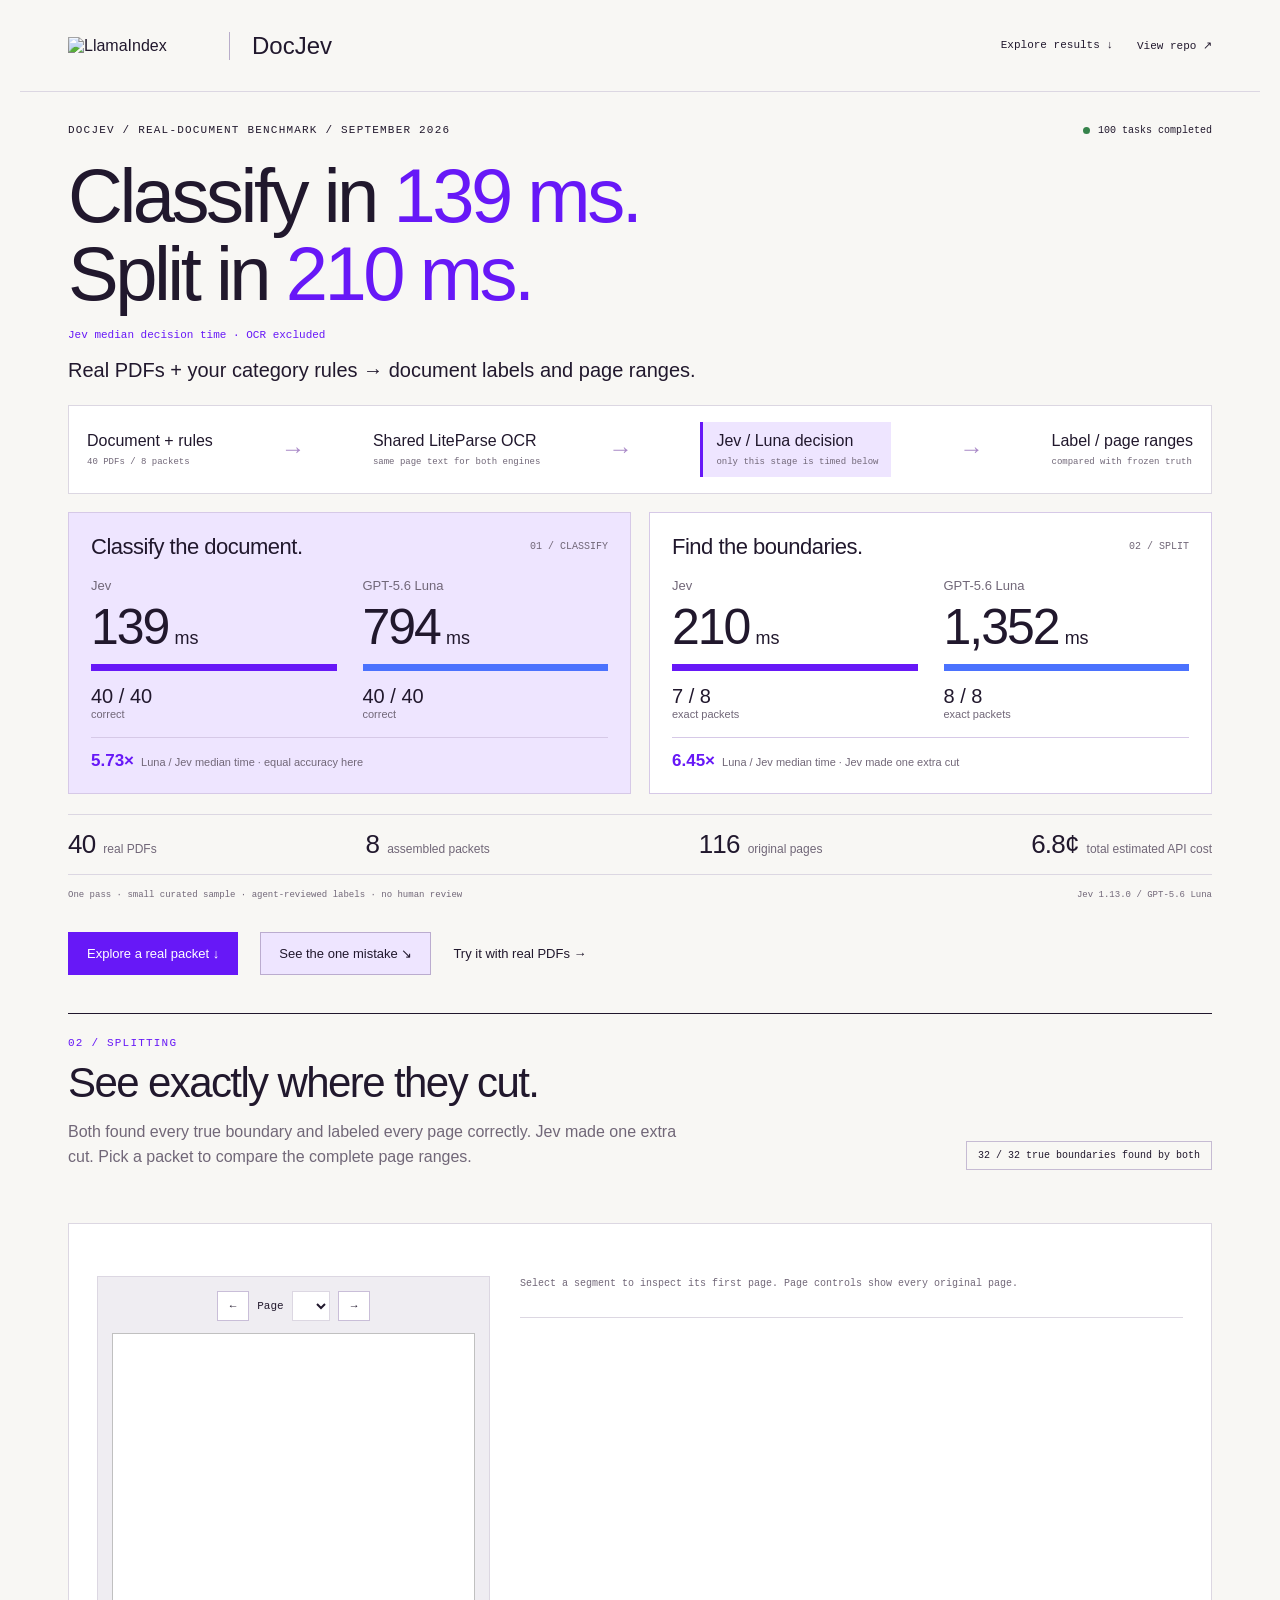
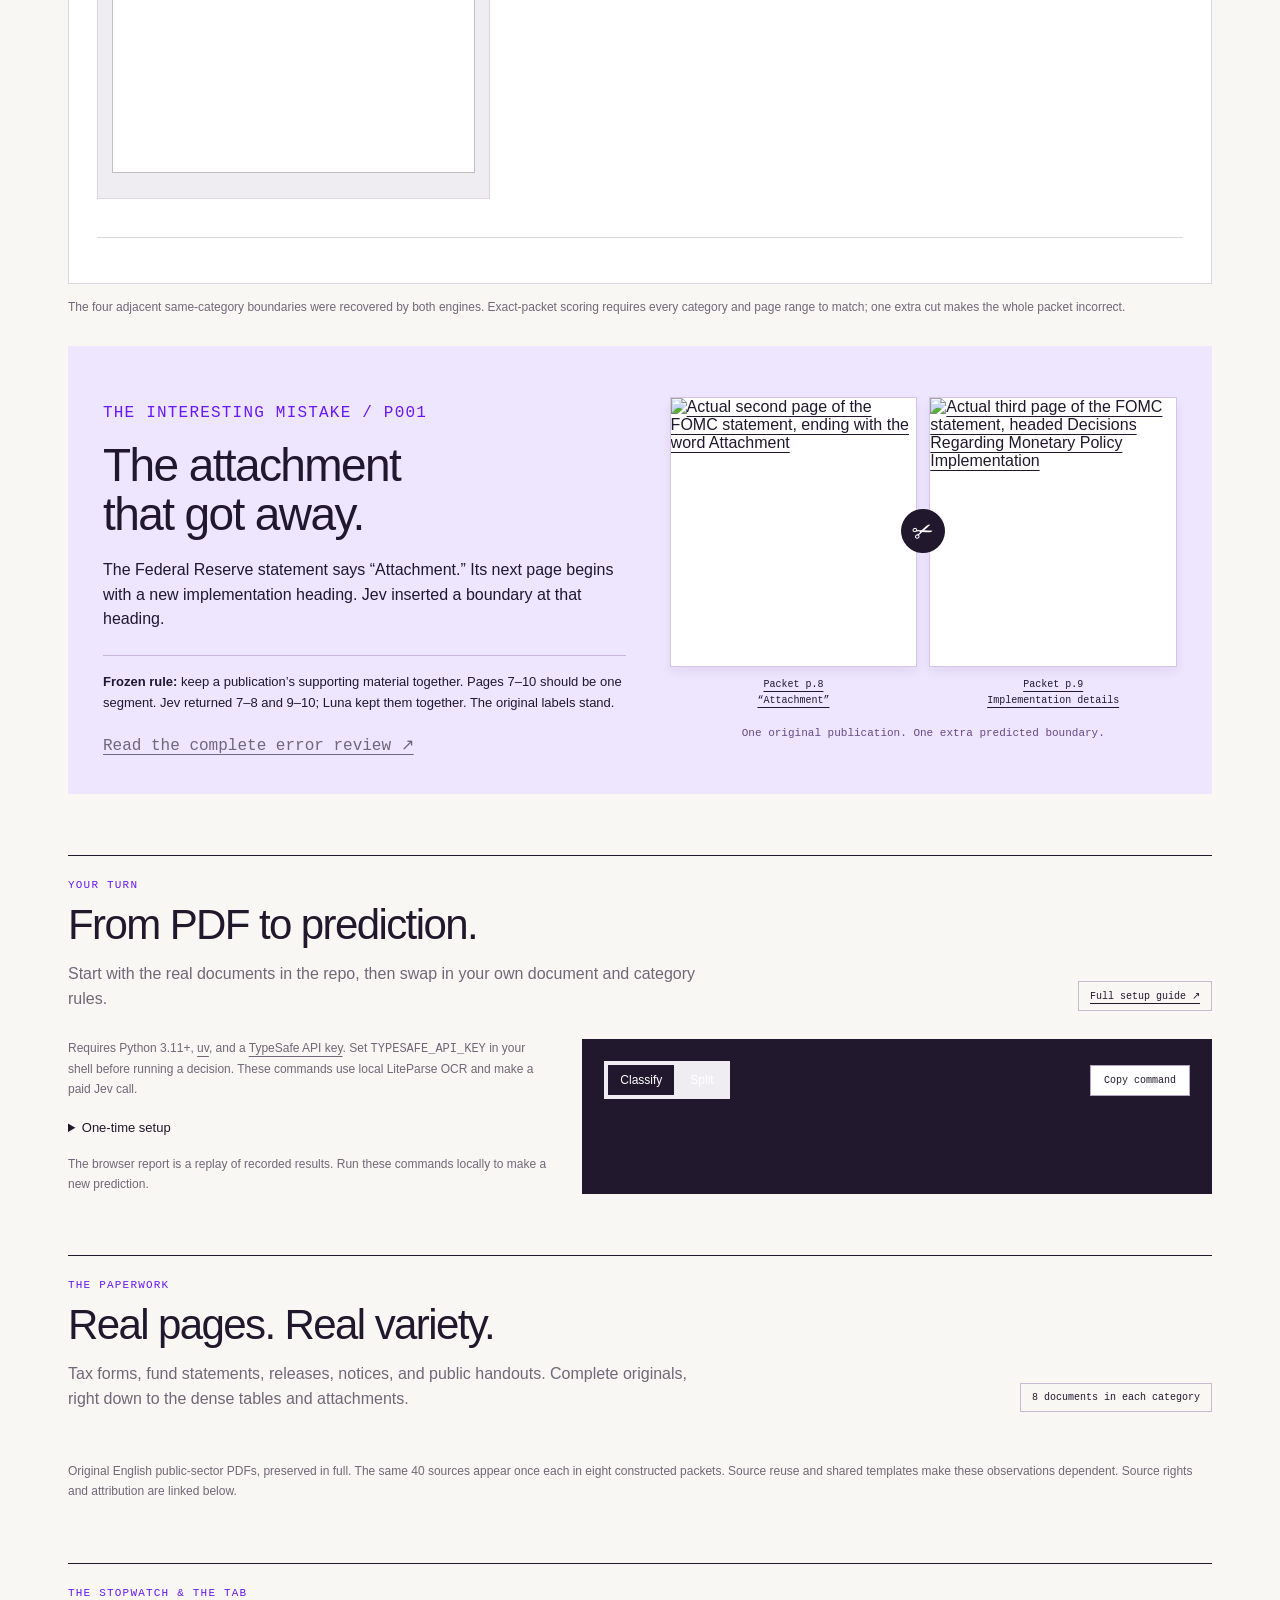
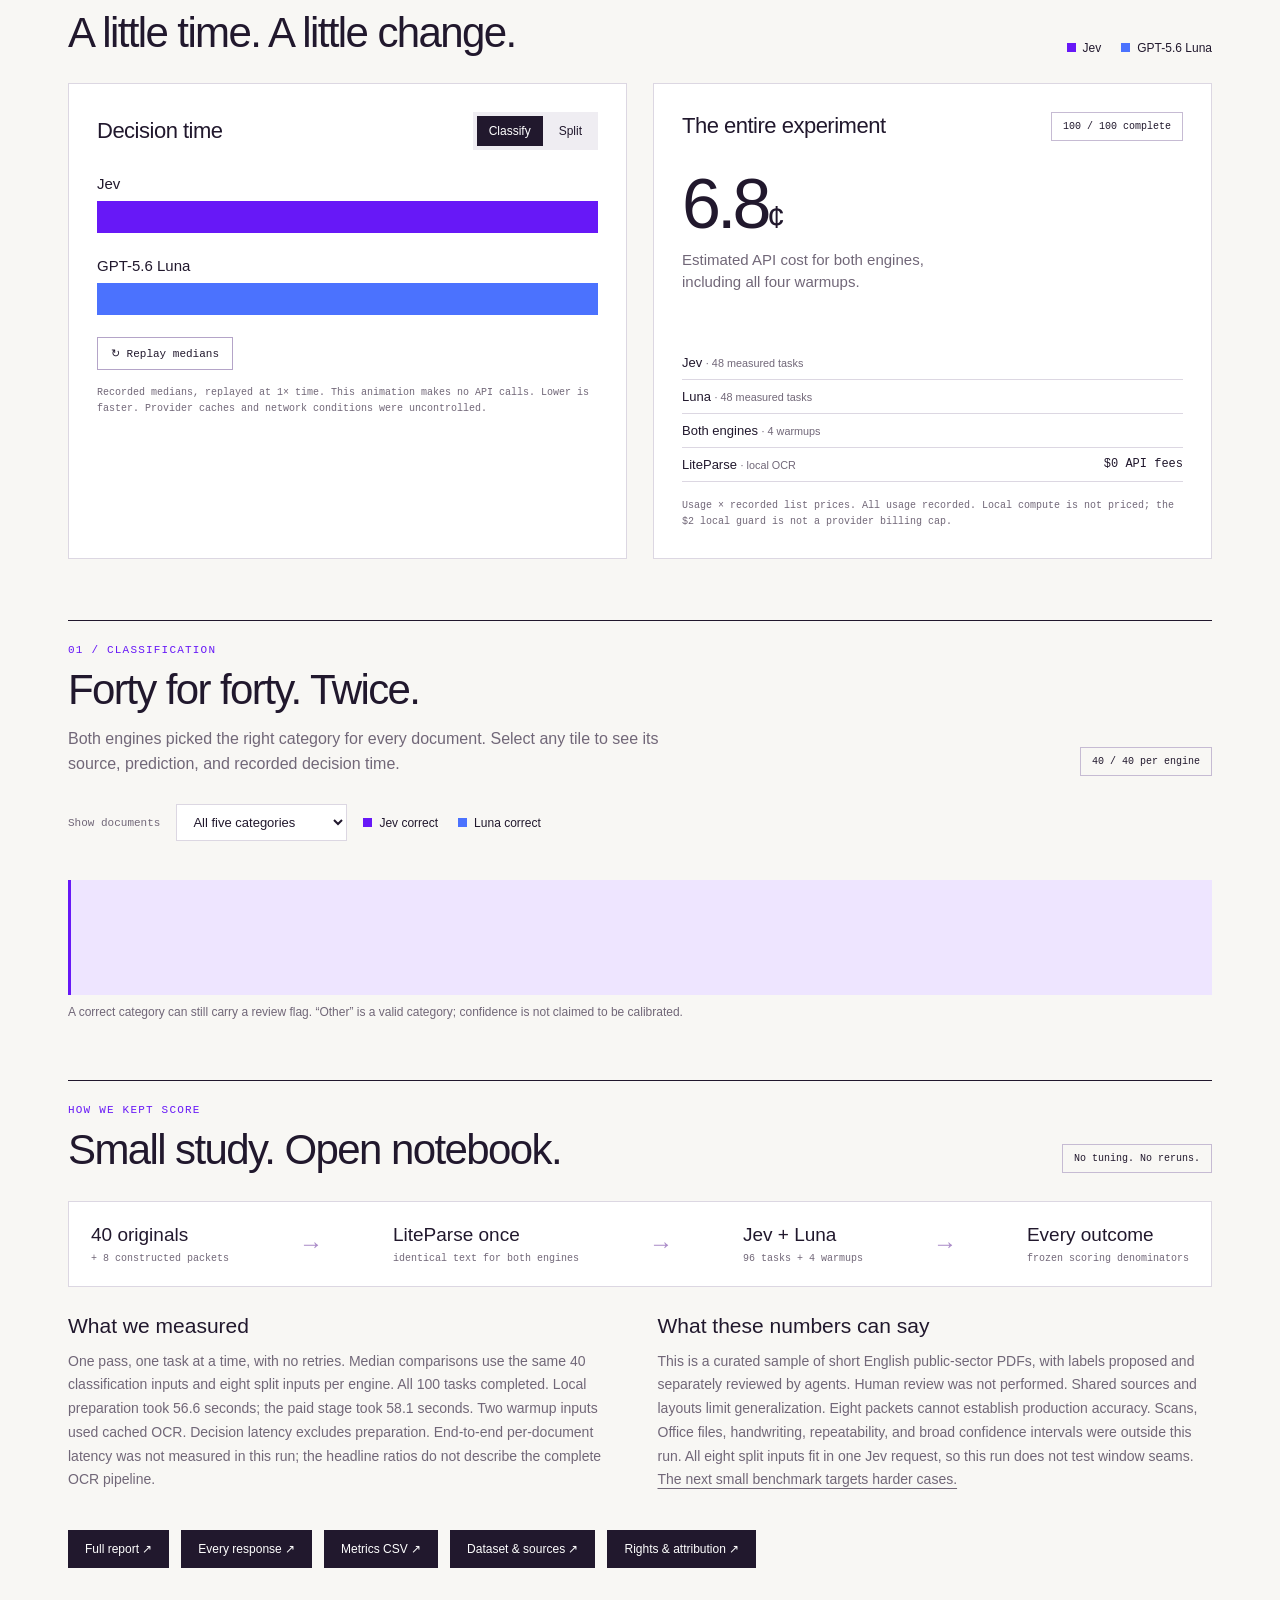
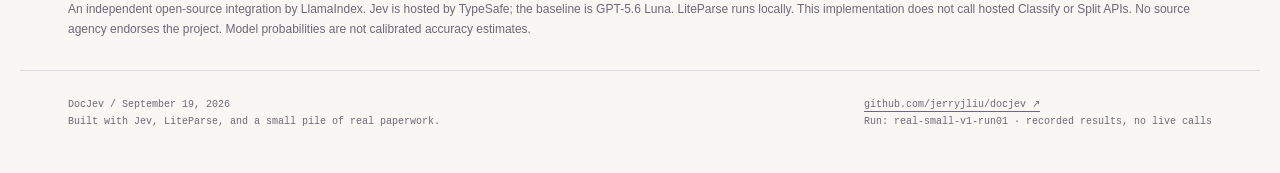
==== commit 6cfc02dc: "Improve visual report, publish to Pages, and add boundary review signals" ====
--- a/docs/report/template.html
+++ b/docs/report/template.html
@@ -3,7 +3,13 @@
 <head>
 <meta charset="utf-8"><meta name="viewport" content="width=device-width, initial-scale=1">
 <meta name="description" content="DocJev: a small real-document benchmark of Jev and GPT-5.6 Luna. Explore accuracy, speed, costs, and the one extra split.">
-<title>DocJev — Paperwork, meet fast.</title>
+<title>DocJev — Classify in 139 ms. Split in 210 ms.</title>
+<link rel="canonical" href="https://jerryjliu.github.io/docjev/">
+<meta property="og:title" content="DocJev: Classify in 139 ms. Split in 210 ms.">
+<meta property="og:description" content="40 real PDFs. Two engines. See the accuracy, decision latency, and the one extra split. OCR excluded from headline timings.">
+<meta property="og:image" content="https://jerryjliu.github.io/docjev/summary.png">
+<meta property="og:url" content="https://jerryjliu.github.io/docjev/">
+<meta name="twitter:card" content="summary_large_image">
 <style>
 :root{--paper:#f8f7f4;--ink:#21182d;--purple:#6718f7;--lavender:#eee5ff;--blue:#4b72fe;--line:#dcd7e2;--muted:#716778;--orange:#efad69;--green:#d0ead7;--mono:Plex,monospace}*{box-sizing:border-box}html{scroll-behavior:smooth}body{margin:0;background:var(--paper);color:var(--ink);font-family:Overused,Arial,sans-serif;-webkit-font-smoothing:antialiased}button,select{font:inherit;color:inherit}button,a,select{-webkit-tap-highlight-color:transparent}button{cursor:pointer}a{color:inherit;text-underline-offset:4px}button:focus-visible,a:focus-visible,select:focus-visible{outline:3px solid var(--purple);outline-offset:4px}button:disabled{cursor:wait}h1,h2,h3,p{margin:0}h1,h2,h3{font-weight:500}button{border-radius:0}main,.topbar,.footer{max-width:1240px;margin:auto;padding:0 48px}.topbar{height:92px;display:flex;align-items:center;justify-content:space-between;border-bottom:1px solid var(--line);gap:24px}.brand{display:flex;align-items:center;gap:22px;text-decoration:none}.brand img{width:139px;display:block}.brand b{font-size:24px;font-weight:500;border-left:1px solid #b9adca;padding-left:22px}.toplinks{display:flex;gap:24px;font:11px var(--mono)}.toplinks a{text-decoration:none}.eyebrow{font:11px var(--mono);letter-spacing:1.2px;text-transform:uppercase}.hero{position:relative;padding:45px 0 30px}.hero-top{display:flex;justify-content:space-between;gap:18px;align-items:center;margin-bottom:27px}.live-pill{display:flex;align-items:center;gap:8px;font:10px var(--mono)}.live-pill::before{content:'';width:7px;height:7px;background:#36834b;border-radius:50%}h1{font-size:clamp(62px,7vw,89px);line-height:.99;letter-spacing:-4.8px;max-width:950px}h1 em{font-style:normal;color:var(--purple)}.hero-sub{font-size:19px;line-height:1.45;max-width:730px;margin:22px 0 25px}.hero-sub b{font-weight:500}.stat-rail{display:flex;align-items:center;border-top:1px solid var(--line);border-bottom:1px solid var(--line);padding:18px 0;margin-top:28px;gap:34px}.stat-rail div{display:flex;align-items:baseline;gap:8px}.stat-rail strong{font-size:26px;font-weight:500;letter-spacing:-.8px}.stat-rail small{font-size:12px;color:var(--muted)}.scorecards{display:grid;grid-template-columns:1fr 1fr;gap:18px;margin:25px 0 0}.scorecard{padding:26px 28px 23px;border:1px solid #d6c9e7;background:white;position:relative;overflow:hidden}.scorecard:first-child{background:var(--lavender)}.card-top{display:flex;justify-content:space-between;align-items:center;gap:16px}.card-top h2{font-size:22px;letter-spacing:-.5px}.card-top span{font:10px var(--mono);color:var(--muted)}.big-time{display:flex;align-items:baseline;gap:8px;margin-top:16px}.big-time strong{font-size:72px;line-height:1;font-weight:500;letter-spacing:-4px}.big-time small{font-size:24px}.speed-label{font-size:13px;color:#5d4f69;margin-top:8px}.ratio{position:absolute;right:27px;top:91px;color:var(--purple);text-align:right}.ratio strong{display:block;font-size:34px;font-weight:500;letter-spacing:-1px}.ratio span{font:10px var(--mono)}.accuracy{display:grid;grid-template-columns:1fr 1fr;border-top:1px solid #cfc3dc;margin-top:23px;padding-top:16px;gap:20px}.accuracy p{font-size:13px;color:var(--muted)}.accuracy b{display:block;font-size:26px;color:var(--ink);font-weight:500;margin-top:3px;letter-spacing:-.6px}.accuracy small{font:10px var(--mono)}.hero-foot{font:10px/1.6 var(--mono);color:var(--muted);margin-top:13px;display:flex;justify-content:space-between;gap:15px}.chapter{border-top:1px solid var(--ink);margin-top:61px;padding-top:23px}.chapter-heading{display:flex;justify-content:space-between;gap:24px;align-items:flex-end;margin:0 0 28px}.chapter .eyebrow{margin-bottom:12px;color:var(--purple)}h2{font-size:42px;line-height:1.05;letter-spacing:-1.6px}.lede{font-size:16px;line-height:1.55;color:var(--muted);max-width:630px;margin-top:15px}.tag{border:1px solid #c6bbd3;padding:8px 11px;font:10px var(--mono);white-space:nowrap}.corpus-grid{display:grid;grid-template-columns:repeat(5,1fr);gap:14px;margin-bottom:22px}.doc-card{min-width:0;background:#eeebf0;border:1px solid var(--line);text-decoration:none;display:block;transition:transform .18s}.doc-card:hover{transform:translateY(-5px)}.doc-card img{display:block;height:208px;width:100%;object-fit:contain;padding:13px}.doc-card figcaption{background:#fff;padding:13px;border-top:1px solid var(--line)}.doc-card strong{display:block;font-size:14px;font-weight:500}.doc-card span{font:10px var(--mono);color:var(--muted)}.note{font-size:12px;line-height:1.65;color:var(--muted)}.legend{display:flex;gap:20px;align-items:center;font-size:12px;flex-wrap:wrap}.legend span{display:flex;align-items:center;gap:7px}.swatch{width:9px;height:9px;display:inline-block;background:var(--purple)}.swatch.blue{background:var(--blue)}.split-layout{display:grid;grid-template-columns:1fr 1fr;gap:26px}.panel{padding:28px;background:white;border:1px solid var(--line)}.panel-title{display:flex;align-items:center;justify-content:space-between;gap:20px;margin-bottom:25px}.panel-title h3{font-size:22px;letter-spacing:-.5px}.tabs{display:flex;gap:4px;background:#efedf2;padding:4px}.tabs button{border:0;background:transparent;padding:8px 12px;font-size:12px}.tabs button[aria-pressed=true]{background:var(--ink);color:white}.race-track{margin-top:24px}.race-track header{display:flex;justify-content:space-between;align-items:baseline;font-size:15px;margin-bottom:9px}.race-track strong{font:13px var(--mono)}.track{height:32px;background:#f0edf5;position:relative;overflow:hidden}.bar{height:100%;background:var(--purple);width:var(--width)}.bar.baseline{background:var(--blue)}.race-foot{display:flex;justify-content:space-between;align-items:center;margin-top:22px;gap:20px}.replay{background:white;border:1px solid #b4a4c8;padding:9px 13px;font:11px var(--mono)}.tiny{font:10px/1.6 var(--mono);color:var(--muted)}.cost-number{font-size:70px;letter-spacing:-4px;line-height:1.1;margin-top:2px}.cost-number small{font-size:32px;letter-spacing:-1px}.cost-detail{font-size:15px;line-height:1.5;margin:6px 0 23px;color:var(--muted)}.cost-stack{display:flex;height:15px;gap:3px}.cost-stack span{min-width:1px}.cost-table{width:100%;font-size:13px;border-collapse:collapse;margin-top:14px}.cost-table td{padding:9px 0;border-bottom:1px solid var(--line)}.cost-table td:last-child{text-align:right;font:12px var(--mono)}.cost-table small{color:var(--muted)}.explorer-controls{display:flex;align-items:center;gap:16px;flex-wrap:wrap;margin:21px 0}.explorer-controls label{font:11px var(--mono);color:var(--muted)}select{background:white;border:1px solid var(--line);padding:9px 35px 9px 12px;max-width:100%;font-size:13px}.document-grid{display:grid;grid-template-columns:repeat(10,1fr);gap:9px}.document-tile{position:relative;background:white;border:1px solid var(--line);padding:15px 4px 12px;min-width:0;text-align:center;transition:background .15s,transform .15s}.document-tile:hover{transform:translateY(-3px);background:#f4edff}.document-tile.active{outline:2px solid var(--purple);outline-offset:1px}.sheet-icon{width:26px;height:32px;border:1.5px solid #aa8dc6;display:block;margin:0 auto 10px;position:relative}.sheet-icon::before{content:'';position:absolute;top:8px;left:5px;width:14px;height:1px;background:#cab8d8;box-shadow:0 5px #cab8d8,0 10px #cab8d8}.document-tile .id{font:10px var(--mono);color:var(--muted)}.two-checks{display:flex;justify-content:center;gap:9px;font-size:15px;color:var(--purple);margin-top:7px}.two-checks span+span{color:var(--blue)}.detail-box{margin-top:18px;background:var(--lavender);padding:24px;display:grid;grid-template-columns:1.6fr 1fr 1fr;gap:22px;border-left:3px solid var(--purple);align-items:center;min-height:115px}.detail-box h3{font-size:20px;line-height:1.2;margin:5px 0 8px;letter-spacing:-.4px}.detail-box .category{font:11px var(--mono);margin-top:8px;display:block}.detail-result strong{font-size:24px;font-weight:500}.detail-result p{font-size:12px;color:var(--muted);margin-top:5px}.detail-result small{font:10px var(--mono)}.review-note{font-size:12px;margin-top:10px;color:var(--muted)}.packet-tabs{display:flex;gap:7px;flex-wrap:wrap;margin-bottom:25px}.packet-tabs button{background:white;border:1px solid var(--line);padding:11px 15px;font:12px var(--mono)}.packet-tabs button[aria-pressed=true]{background:var(--purple);border-color:var(--purple);color:white}.packet-tabs button .error-dot{display:inline-block;width:6px;height:6px;background:#bd5d16;border-radius:50%;margin-left:5px}.packet-tabs button[aria-pressed=true] .error-dot{background:#ffc888}.packet-summary{display:flex;align-items:center;justify-content:space-between;gap:20px;margin-bottom:24px}.packet-summary h3{font-size:24px;letter-spacing:-.5px}.packet-summary p{font-size:12px;color:var(--muted);margin-top:6px}.segments{display:grid;grid-template-columns:120px 1fr;gap:16px;align-items:center;margin:15px 0}.segments header{font-size:13px}.segments header small{display:block;font:9px var(--mono);margin-top:5px;color:var(--muted)}.segment-strip{display:grid;grid-template-columns:repeat(var(--pages),minmax(0,1fr));gap:4px}.segment{padding:15px 5px 12px;text-align:center;border:1px solid #c9bed8;min-width:0;position:relative}.segment-name{display:block;font-size:12px;overflow:hidden;text-overflow:ellipsis;white-space:nowrap}.segment small{display:block;font:9px var(--mono);margin-top:5px}.segment.extra{outline:2px solid #bf6b27;outline-offset:0}.packet-caption{margin-top:19px;padding-top:17px;border-top:1px solid var(--line);font-size:13px;line-height:1.6;color:var(--muted)}.packet-key{display:flex;gap:16px;flex-wrap:wrap;font:10px var(--mono);margin:19px 0}.packet-key i{width:10px;height:10px;display:inline-block;margin-right:5px;border:1px solid #c9bed8}.error-section{background:#eee5ff;position:relative;margin-top:62px;padding:35px}.error-grid{display:grid;grid-template-columns:1.03fr 1fr;gap:44px;align-items:center}.error-copy .eyebrow{color:var(--purple);margin-bottom:16px}.error-copy h2{font-size:46px}.error-copy p{font-size:16px;line-height:1.55;margin-top:20px}.error-copy .callout{font-size:13px;border-top:1px solid #c8b6dd;padding-top:16px;margin-top:23px;line-height:1.6}.attachment-pages{display:grid;grid-template-columns:1fr 1fr;gap:12px;position:relative}.attachment-pages figure{margin:0;min-width:0}.attachment-pages img{width:100%;height:270px;object-fit:contain;display:block;background:#fff;box-shadow:0 5px 10px #2d173611;border:1px solid #d6c5e7}.attachment-pages figcaption{font:10px/1.6 var(--mono);margin-top:10px;text-align:center}.scissors{position:absolute;top:112px;left:calc(50% - 22px);width:44px;height:44px;display:flex;align-items:center;justify-content:center;background:var(--ink);color:#fff;font-size:25px;border-radius:50%;transform:rotate(-20deg)}.attachment-note{margin-top:16px;font:11px/1.6 var(--mono);color:#684885;text-align:center}.method-grid{display:grid;grid-template-columns:1fr 1fr;gap:35px;margin:27px 0 38px}.method-grid h3{font-size:21px;margin-bottom:12px}.method-grid p{font-size:14px;line-height:1.7;color:var(--muted)}.pipeline{display:flex;align-items:center;justify-content:space-between;gap:15px;background:white;border:1px solid var(--line);padding:22px;margin-bottom:25px}.pipeline strong{display:block;font-size:19px;font-weight:500}.pipeline small{font:10px var(--mono);color:var(--muted);display:block;margin-top:7px}.pipeline>span{font-size:24px;color:#aa8ac8}.evidence-links{display:flex;gap:12px;flex-wrap:wrap;margin-bottom:32px}.evidence-links a{padding:12px 17px;background:var(--ink);color:white;text-decoration:none;font-size:12px}.footer{border-top:1px solid var(--line);padding-top:25px;padding-bottom:35px;display:flex;justify-content:space-between;gap:25px;font:10px/1.7 var(--mono);color:var(--muted);margin-top:30px}.noscript{padding:20px;background:#ffe6ce}.print-only{display:none}#share-card{position:relative}#share-card .hero-brand{display:none}body.share-mode{width:1200px}body.share-mode #share-card{width:1200px;padding:38px 52px 34px;background:var(--paper)}body.share-mode #share-card .hero-brand{display:flex;align-items:center;justify-content:space-between;gap:22px;border-bottom:1px solid var(--line);padding-bottom:23px;margin-bottom:27px}body.share-mode #share-card .hero-brand img{width:145px}body.share-mode #share-card .hero-brand b{font-size:24px;font-weight:500}body.share-mode .hero{padding:0}body.share-mode .hero-top{margin-bottom:24px}body.share-mode h1{font-size:80px}body.share-mode .hero-sub{font-size:18px;margin-bottom:10px}body.share-mode .scorecards{margin-top:21px}body.share-mode .stat-rail{margin-top:22px;padding:14px 0}body.share-mode .hero-foot{font-size:10px}body.share-mode .share-url{display:inline!important}body.share-mode main{padding:0;max-width:1200px}.share-url{display:none}.status-caption{font-size:12px;color:var(--muted);margin-top:12px}
 @media(max-width:1000px){main,.topbar,.footer{padding-left:28px;padding-right:28px}h1{font-size:74px}.stat-rail{gap:20px;flex-wrap:wrap}.scorecard{padding:23px}.big-time strong{font-size:61px}.ratio{right:22px;top:84px}.ratio strong{font-size:29px}.doc-card img{height:160px}.document-grid{grid-template-columns:repeat(8,1fr)}.detail-box{grid-template-columns:1.5fr 1fr 1fr}.error-grid{gap:25px}.error-copy h2{font-size:39px}.attachment-pages img{height:240px}.error-section{padding:27px}.segments{grid-template-columns:105px 1fr}.segment-name{font-size:10px}.split-layout{gap:18px}.panel{padding:22px}}
@@ -15,31 +21,39 @@
 .page-dialog{border:1px solid var(--line);padding:18px;max-width:95vw;max-height:94vh;background:var(--paper);color:var(--ink)}.page-dialog::backdrop{background:#21182dbb}.page-dialog header{display:flex;justify-content:space-between;align-items:center;gap:30px;margin-bottom:12px;font:12px var(--mono)}.page-dialog button{background:white;border:1px solid var(--line);padding:7px 12px}.page-dialog img{display:block;max-width:80vw;height:75vh;object-fit:contain}.page-dialog a{font:11px var(--mono);display:inline-block;margin-top:12px}
 @media(max-width:1100px){.paper-stack{display:none}}
 @media(max-width:700px){.scorecard .ratio{position:static;display:flex;gap:10px;align-items:center;text-align:left;margin-top:13px}.scorecard .ratio strong{font-size:27px}.scorecard .ratio span{font-size:10px}.page-dialog img{max-width:83vw;height:auto;max-height:75vh}}
+
+h1{font-size:clamp(50px,6vw,76px);line-height:1.03;letter-spacing:-3.5px;max-width:none}.hero-top{margin-bottom:21px}.hero{padding-top:32px}.headline-scope{font:11px var(--mono);color:var(--purple);margin-top:15px}.hero-sub{margin:15px 0 20px;font-size:20px}.hero-pipeline{padding:16px 18px;margin-bottom:0;gap:12px}.hero-pipeline strong{font-size:16px}.hero-pipeline small{font-size:9px}.timed-stage{background:var(--lavender);padding:10px 13px;border-left:3px solid var(--purple)}.scorecards{margin-top:18px}.scorecard{padding:22px}.engine-comparison{display:grid;grid-template-columns:1fr 1fr;gap:26px;margin-top:20px}.engine-score>p{font-size:13px;color:var(--muted)}.compare-time{display:flex;align-items:baseline;gap:6px;margin:9px 0 12px}.compare-time strong{font-size:50px;font-weight:500;letter-spacing:-2px;line-height:1}.compare-time small{font-size:18px}.mini-track{height:7px;background:#e6e0ed;margin-bottom:14px}.mini-track i{display:block;height:100%;background:var(--purple)}.openai .mini-track i{background:var(--blue)}.quality b{color:var(--ink);font-weight:500;font-size:20px;display:block}.engine-score>p.quality{font-size:11px}.compare-conclusion{border-top:1px solid #d6c9e7;margin-top:17px;padding-top:13px;font-size:11px;color:var(--muted)}.compare-conclusion strong{font-size:17px;color:var(--purple);margin-right:4px}.stat-rail{margin-top:20px;padding:14px 0;justify-content:space-between;gap:18px}.result-actions{display:flex;align-items:center;gap:22px;flex-wrap:wrap;padding:0 0 5px;font-size:13px}.result-actions a{text-decoration:none}.primary-cta{background:var(--purple);color:white;padding:14px 19px}.secondary-cta{border:1px solid #bbaccf;padding:13px 18px;background:var(--lavender)}#packets{margin-top:33px}.packet-workspace{display:grid;grid-template-columns:minmax(260px,.8fr) minmax(0,1.35fr);gap:30px;align-items:start}.packet-page{background:#efedf2;border:1px solid var(--line);padding:14px}.page-controls{display:flex;gap:8px;align-items:center;justify-content:center;margin-bottom:12px;font:11px var(--mono)}.page-controls button{border:1px solid #c9bed8;background:white;padding:8px 12px}.page-controls button:disabled{opacity:.35;cursor:default}.page-controls select{padding:7px 8px;font:11px var(--mono)}.page-zoom{padding:0;border:0;background:white;width:100%;display:block;cursor:zoom-in}.page-zoom img{width:100%;height:440px;object-fit:contain;display:block}.packet-page>.tiny{margin-top:11px}.packet-workspace .segments{grid-template-columns:1fr;gap:8px;margin:10px 0 22px}.packet-workspace .segments header{display:flex;justify-content:space-between;align-items:baseline}.packet-workspace .segments header small{display:inline}.segment{font:inherit;cursor:pointer}.segment:hover{filter:brightness(.96)}.selected-segment{box-shadow:inset 0 -3px var(--purple)}.page-verdict{border-top:1px solid var(--line);margin-top:25px;padding-top:19px}.page-verdict>p:not(.tiny){display:flex;justify-content:space-between;gap:12px;font-size:13px;padding-top:12px}.page-verdict b{font-weight:500}.page-verdict span{color:var(--muted)}.try-layout{display:grid;grid-template-columns:1fr 1.3fr;gap:30px}.command-panel{background:var(--ink);color:white;padding:22px;min-width:0}.command-panel .tiny{color:#dad0e9;margin-top:16px}.command-panel .panel-title{margin-bottom:14px}.command-panel .replay{color:var(--ink);font-size:10px}pre{font:11px/1.8 var(--mono);overflow:auto;margin:15px 0}code{font-family:var(--mono)}details{margin:20px 0;font-size:13px}summary{cursor:pointer}.tile-preview{width:100%;height:75px;object-fit:contain;display:block;margin-bottom:10px}.document-grid{gap:8px}.document-tile{padding:8px 5px 10px}.error-section{margin-top:28px}.hero-foot{font-size:9px}body.share-mode .topbar,body.share-mode main>:not(#share-card),body.share-mode .footer{display:none!important}body.share-mode h1{font-size:74px}body.share-mode .hero-sub{font-size:20px}body.share-mode .hero-pipeline{display:none}body.share-mode .hero-top{margin-bottom:20px}body.share-mode .hero-brand{padding-bottom:19px!important;margin-bottom:22px!important}
+@media(max-width:1000px){.hero-pipeline strong{font-size:13px}.hero-pipeline small{font-size:8px}.compare-time strong{font-size:40px}.engine-comparison{gap:16px}.packet-workspace{gap:20px;grid-template-columns:minmax(230px,.85fr) minmax(0,1fr)}.segment-name{font-size:9px}.page-zoom img{height:370px}}
+@media(max-width:700px){h1{font-size:46px;letter-spacing:-2.3px}.hero-sub{font-size:17px}.headline-scope{font-size:10px}.hero-pipeline{display:grid;grid-template-columns:1fr 1fr;gap:14px}.hero-pipeline>span{display:none}.hero-pipeline strong{font-size:14px}.hero-pipeline small{font-size:9px}.timed-stage{padding:8px}.engine-comparison{gap:25px}.compare-time strong{font-size:46px}.quality b{display:inline}.quality{line-height:1.6}.result-actions{gap:12px;font-size:12px}.result-actions a:last-child{width:100%;padding:4px 0}.packet-workspace{grid-template-columns:1fr}.page-zoom img{height:390px}.packet-workspace .segment-name{font-size:10px}.try-layout{grid-template-columns:1fr}.command-panel{padding:18px}.command-panel .tabs button{padding:8px 10px}.tile-preview{height:68px}.stat-rail{justify-content:start}.hero-foot{font-size:9px}}
 </style>
 </head>
 <body>
 <noscript><p class="noscript">Enable JavaScript to explore the recorded results, or read the <a href="https://github.com/jerryjliu/docjev/blob/main/benchmarks/results/real-small-v1-run01/report.md">full benchmark report</a>.</p></noscript>
-<header class="topbar"><a class="brand" href="https://github.com/jerryjliu/docjev"><img data-asset="logo" alt="LlamaIndex"><b>DocJev</b></a><nav class="toplinks" aria-label="Report navigation"><a href="#results">Explore results ↓</a><a href="https://github.com/jerryjliu/docjev">View repo ↗</a></nav></header>
+<header class="topbar"><a class="brand" href="https://github.com/jerryjliu/docjev"><img data-asset="logo" alt="LlamaIndex"><b>DocJev</b></a><nav class="toplinks" aria-label="Report navigation"><a href="#packets">Explore results ↓</a><a href="https://github.com/jerryjliu/docjev">View repo ↗</a></nav></header>
 <main>
 <section class="hero" id="share-card" aria-labelledby="headline">
 <div class="hero-brand"><img data-asset="logo" alt="LlamaIndex"><b>DocJev / Field notes 001</b></div>
 <div class="hero-top"><p class="eyebrow">DocJev / real-document benchmark / September 2026</p><span class="live-pill">100 tasks completed</span></div>
-<div class="paper-stack" aria-hidden="true"><img data-asset="tax_form" alt=""><img data-asset="financial_report" alt=""><img data-asset="press_release" alt=""><span>AUTHENTIC PDFS ↗</span></div>
-<h1 id="headline">Paperwork,<br>meet <em>fast.</em></h1>
-<p class="hero-sub">Jev meets 40 real documents. Same LiteParse text.<br>One small LLM baseline. Every result on the record.</p>
+<h1 id="headline">Classify in <em>139 ms.</em><br>Split in <em>210 ms.</em></h1>
+<p class="headline-scope">Jev median decision time · OCR excluded</p>
+<p class="hero-sub">Real PDFs + your category rules → document labels and page ranges.</p>
+<div class="pipeline hero-pipeline" aria-label="Measurement scope"><div><strong>Document + rules</strong><small>40 PDFs / 8 packets</small></div><span aria-hidden="true">→</span><div><strong>Shared LiteParse OCR</strong><small>same page text for both engines</small></div><span aria-hidden="true">→</span><div class="timed-stage"><strong>Jev / Luna decision</strong><small>only this stage is timed below</small></div><span aria-hidden="true">→</span><div><strong>Label / page ranges</strong><small>compared with frozen truth</small></div></div>
+<div class="scorecards">
+<article class="scorecard"><div class="card-top"><h2>Classify the document.</h2><span>01 / CLASSIFY</span></div><div class="engine-comparison"><div class="engine-score jev"><p>Jev</p><div class="compare-time"><strong id="classify-ms">139</strong><small>ms</small></div><div class="mini-track"><i data-time-bar="classify:jev"></i></div><p class="quality"><b>40 / 40</b> correct</p></div><div class="engine-score openai"><p>GPT-5.6 Luna</p><div class="compare-time"><strong id="classify-baseline">794</strong><small>ms</small></div><div class="mini-track"><i data-time-bar="classify:openai"></i></div><p class="quality"><b>40 / 40</b> correct</p></div></div><p class="compare-conclusion"><strong id="classify-ratio">5.73×</strong> Luna / Jev median time · equal accuracy here</p></article><article class="scorecard"><div class="card-top"><h2>Find the boundaries.</h2><span>02 / SPLIT</span></div><div class="engine-comparison"><div class="engine-score jev"><p>Jev</p><div class="compare-time"><strong id="split-ms">210</strong><small>ms</small></div><div class="mini-track"><i data-time-bar="split:jev"></i></div><p class="quality"><b>7 / 8</b> exact packets</p></div><div class="engine-score openai"><p>GPT-5.6 Luna</p><div class="compare-time"><strong id="split-baseline">1,352</strong><small>ms</small></div><div class="mini-track"><i data-time-bar="split:openai"></i></div><p class="quality"><b>8 / 8</b> exact packets</p></div></div><p class="compare-conclusion"><strong id="split-ratio">6.45×</strong> Luna / Jev median time · Jev made one extra cut</p></article>
+</div>
 <div class="stat-rail"><div><strong>40</strong><small>real PDFs</small></div><div><strong>8</strong><small>assembled packets</small></div><div><strong>116</strong><small>original pages</small></div><div><strong>6.8¢</strong><small>total estimated API cost</small></div></div>
-<div class="scorecards">
-<article class="scorecard"><div class="card-top"><h2>Classify the document.</h2><span>01 / CLASSIFY</span></div><div class="big-time"><strong id="classify-ms">139</strong><small>ms</small></div><p class="speed-label">Jev median · <span id="classify-baseline">794</span> ms for GPT-5.6 Luna</p><div class="ratio"><strong id="classify-ratio">5.73×</strong><span>Luna / Jev median</span></div><div class="accuracy"><div><p>Jev</p><b>40 / 40</b><small>documents correct</small></div><div><p>GPT-5.6 Luna</p><b>40 / 40</b><small>documents correct</small></div></div></article>
-<article class="scorecard"><div class="card-top"><h2>Find the boundaries.</h2><span>02 / SPLIT</span></div><div class="big-time"><strong id="split-ms">210</strong><small>ms</small></div><p class="speed-label">Jev median · <span id="split-baseline">1,352</span> ms for GPT-5.6 Luna</p><div class="ratio"><strong id="split-ratio">6.45×</strong><span>Luna / Jev median</span></div><div class="accuracy"><div><p>Jev</p><b>7 / 8</b><small>packets exactly right</small></div><div><p>GPT-5.6 Luna</p><b>8 / 8</b><small>packets exactly right</small></div></div></article>
-</div>
-<p class="hero-foot"><span>One pass · decision time excludes OCR · small curated sample · agent-reviewed labels</span><span class="share-url">github.com/jerryjliu/docjev</span><span>Jev 1.13.0 / GPT-5.6 Luna</span></p>
-</section>
-<section class="chapter" aria-labelledby="corpus-title"><div class="chapter-heading"><div><p class="eyebrow">The paperwork</p><h2>Real pages. Real variety.</h2><p class="lede">Tax forms, fund statements, releases, notices, and public handouts. Complete originals, right down to the dense tables and attachments.</p></div><span class="tag">8 documents in each category</span></div><div class="corpus-grid" id="corpus-grid"></div><p class="note">Original English public-sector PDFs, preserved in full. The same 40 sources appear once each in eight constructed packets. Source reuse and shared templates make these observations dependent. Source rights and attribution are linked below.</p></section>
-<section class="chapter" aria-labelledby="speed-title"><div class="chapter-heading"><div><p class="eyebrow">The stopwatch & the tab</p><h2>A little time. A little change.</h2></div><div class="legend"><span><i class="swatch"></i>Jev</span><span><i class="swatch blue"></i>GPT-5.6 Luna</span></div></div><div class="split-layout"><article class="panel"><div class="panel-title"><h3>Decision time</h3><div class="tabs" aria-label="Latency task"><button type="button" data-race="classify" aria-pressed="true">Classify</button><button type="button" data-race="split" aria-pressed="false">Split</button></div></div><p class="tiny" id="race-meta"></p><div class="race-track"><header><span>Jev</span><strong id="jev-time"></strong></header><div class="track"><div class="bar" id="jev-bar"></div></div></div><div class="race-track"><header><span>GPT-5.6 Luna</span><strong id="luna-time"></strong></header><div class="track"><div class="bar baseline" id="luna-bar"></div></div></div><div class="race-foot"><button type="button" class="replay" id="replay">↻ Replay medians</button><span class="tiny" id="race-percentiles"></span></div><p class="tiny" style="margin-top:15px">Recorded medians, replayed at 1× time. This animation makes no API calls. Lower is faster. Provider caches and network conditions were uncontrolled.</p></article><article class="panel"><div class="panel-title"><h3>The entire experiment</h3><span class="tag">100 / 100 complete</span></div><p class="cost-number">6.8<small>¢</small></p><p class="cost-detail">Estimated API cost for both engines,<br>including all four warmups.</p><div class="cost-stack" id="cost-stack" aria-hidden="true"></div><table class="cost-table"><tbody><tr><td>Jev <small>· 48 measured tasks</small></td><td id="cost-jev"></td></tr><tr><td>Luna <small>· 48 measured tasks</small></td><td id="cost-luna"></td></tr><tr><td>Both engines <small>· 4 warmups</small></td><td id="cost-warmup"></td></tr><tr><td>LiteParse <small>· local OCR</small></td><td>$0 API fees</td></tr></tbody></table><p class="tiny" style="margin-top:16px">Usage × recorded list prices. All usage recorded. Local compute is not priced; the $2 local guard is not a provider billing cap.</p></article></div></section>
-<section class="chapter" id="results" aria-labelledby="class-title"><div class="chapter-heading"><div><p class="eyebrow">01 / Classification</p><h2>Forty for forty. Twice.</h2><p class="lede">Both engines picked the right category for every document. Select any tile to see its source, prediction, and recorded decision time.</p></div><span class="tag">40 / 40 per engine</span></div><div class="explorer-controls"><label for="category-filter">Show documents</label><select id="category-filter"><option value="all">All five categories</option></select><div class="legend"><span><i class="swatch"></i>Jev correct</span><span><i class="swatch blue"></i>Luna correct</span></div></div><div class="document-grid" id="document-grid" aria-label="Recorded classification results"></div><div class="detail-box" id="document-detail" aria-live="polite"></div><p class="review-note">A correct category can still carry a review flag. “Other” is a valid category; confidence is not claimed to be calibrated.</p></section>
-<section class="chapter" aria-labelledby="split-title"><div class="chapter-heading"><div><p class="eyebrow">02 / Splitting</p><h2>One cut too many.</h2><p class="lede">Both found every true boundary and labeled every page correctly. Jev made one extra cut. Pick a packet to compare the complete page ranges.</p></div><span class="tag">32 / 32 true boundaries found by both</span></div><div class="packet-tabs" id="packet-tabs" aria-label="Choose packet"></div><article class="panel"><div class="packet-summary" id="packet-summary"></div><div id="packet-strips"></div><div class="packet-key" id="packet-key"></div><p class="packet-caption" id="packet-caption"></p></article><p class="note" style="margin-top:14px">The four adjacent same-category boundaries were recovered by both engines. Exact-packet scoring requires every category and page range to match; one extra cut makes the whole packet incorrect.</p></section>
-<section class="error-section" aria-labelledby="error-title"><div class="error-grid"><div class="error-copy"><p class="eyebrow">The interesting mistake / p001</p><h2>The attachment<br>that got away.</h2><p>The Federal Reserve statement says “Attachment.” Its next page begins with a new implementation heading. Jev inserted a boundary at that heading.</p><p class="callout"><b>Frozen rule:</b> keep a publication’s supporting material together. Pages 7–10 should be one segment. Jev returned 7–8 and 9–10; Luna kept them together. The original labels stand.</p><p class="tiny"><a href="https://github.com/jerryjliu/docjev/blob/main/benchmarks/results/real-small-v1-run01/error-analysis.md">Read the complete error review ↗</a></p></div><div><div class="attachment-pages"><figure><a id="error-before-link" href="https://github.com/jerryjliu/docjev/blob/main/datasets/real-small/v1/originals/e017.pdf"><img data-asset="error_before" alt="Actual second page of the FOMC statement, ending with the word Attachment"><figcaption>Packet p.8<br>“Attachment”</figcaption></a></figure><figure><a id="error-after-link" href="https://github.com/jerryjliu/docjev/blob/main/datasets/real-small/v1/originals/e017.pdf"><img data-asset="error_after" alt="Actual third page of the FOMC statement, headed Decisions Regarding Monetary Policy Implementation"><figcaption>Packet p.9<br>Implementation details</figcaption></a></figure><span class="scissors" aria-hidden="true">✂</span></div><p class="attachment-note">One original publication. One extra predicted boundary.</p></div></div></section>
-<section class="chapter" id="method" aria-labelledby="method-title"><div class="chapter-heading"><div><p class="eyebrow">How we kept score</p><h2>Small study. Open notebook.</h2></div><span class="tag">No tuning. No reruns.</span></div><div class="pipeline"><div><strong>40 originals</strong><small>+ 8 constructed packets</small></div><span>→</span><div><strong>LiteParse once</strong><small>identical text for both engines</small></div><span>→</span><div><strong>Jev + Luna</strong><small>96 tasks + 4 warmups</small></div><span>→</span><div><strong>Every outcome</strong><small>frozen scoring denominators</small></div></div><div class="method-grid"><div><h3>What we measured</h3><p>One pass, one task at a time, with no retries. Median comparisons use the same 40 classification inputs and eight split inputs per engine. All 100 tasks completed. Local preparation took 56.6 seconds; the paid stage took 58.1 seconds. Two warmup inputs used cached OCR. Decision latency excludes preparation.</p></div><div><h3>What these numbers can say</h3><p>This is a curated sample of short English public-sector PDFs, with labels proposed and separately reviewed by agents. Human review was not performed. Shared sources and layouts limit generalization. Eight packets cannot establish production accuracy. Scans, Office files, handwriting, repeatability, and broad confidence intervals were outside this run.</p></div></div><div class="evidence-links"><a data-link="report">Full report ↗</a><a data-link="raw">Every response ↗</a><a data-link="metrics">Metrics CSV ↗</a><a data-link="dataset">Dataset & sources ↗</a><a data-link="notice">Rights & attribution ↗</a></div><p class="note">An independent open-source integration by LlamaIndex. Jev is hosted by TypeSafe; the baseline is GPT-5.6 Luna. LiteParse runs locally. This implementation does not call hosted Classify or Split APIs. No source agency endorses the project. Model probabilities are not calibrated accuracy estimates.</p></section>
+<p class="hero-foot"><span>One pass · small curated sample · agent-reviewed labels · no human review</span><span class="share-url">jerryjliu.github.io/docjev</span><span>Jev 1.13.0 / GPT-5.6 Luna</span></p>
+</section><nav class="result-actions" aria-label="Next steps"><a class="primary-cta" href="#packets">Explore a real packet ↓</a><a class="secondary-cta" href="#mistake">See the one mistake ↘</a><a href="#try-it">Try it with real PDFs →</a></nav><section class="chapter" id="packets" aria-labelledby="split-title"><div class="chapter-heading"><div><p class="eyebrow">02 / Splitting</p><h2 id="split-title">See exactly where they cut.</h2><p class="lede">Both found every true boundary and labeled every page correctly. Jev made one extra cut. Pick a packet to compare the complete page ranges.</p></div><span class="tag">32 / 32 true boundaries found by both</span></div><div class="packet-tabs" id="packet-tabs" aria-label="Choose packet"></div><article class="panel"><div class="packet-summary" id="packet-summary"></div><div class="packet-workspace"><div class="packet-page"><div class="page-controls"><button type="button" id="previous-page" aria-label="Previous packet page">←</button><label for="packet-page-select">Page</label><select id="packet-page-select" aria-label="Packet page"></select><button type="button" id="next-page" aria-label="Next packet page">→</button></div><button type="button" class="page-zoom" id="packet-page-zoom" aria-label="Enlarge selected original page"><img id="packet-page-image" alt=""></button><p class="tiny" id="packet-page-caption"></p></div><div><div id="packet-strips"></div><p class="tiny">Select a segment to inspect its first page. Page controls show every original page.</p><div class="page-verdict" id="page-verdict" aria-live="polite"></div></div></div><div class="packet-key" id="packet-key"></div><p class="packet-caption" id="packet-caption"></p></article><p class="note" style="margin-top:14px">The four adjacent same-category boundaries were recovered by both engines. Exact-packet scoring requires every category and page range to match; one extra cut makes the whole packet incorrect.</p></section>
+<section class="error-section" id="mistake" aria-labelledby="error-title"><div class="error-grid"><div class="error-copy"><p class="eyebrow">The interesting mistake / p001</p><h2 id="error-title">The attachment<br>that got away.</h2><p>The Federal Reserve statement says “Attachment.” Its next page begins with a new implementation heading. Jev inserted a boundary at that heading.</p><p class="callout"><b>Frozen rule:</b> keep a publication’s supporting material together. Pages 7–10 should be one segment. Jev returned 7–8 and 9–10; Luna kept them together. The original labels stand.</p><p class="tiny"><a href="https://github.com/jerryjliu/docjev/blob/main/benchmarks/results/real-small-v1-run01/error-analysis.md">Read the complete error review ↗</a></p></div><div><div class="attachment-pages"><figure><a id="error-before-link" href="https://github.com/jerryjliu/docjev/blob/main/datasets/real-small/v1/originals/e017.pdf"><img data-asset="error_before" alt="Actual second page of the FOMC statement, ending with the word Attachment"><figcaption>Packet p.8<br>“Attachment”</figcaption></a></figure><figure><a id="error-after-link" href="https://github.com/jerryjliu/docjev/blob/main/datasets/real-small/v1/originals/e017.pdf"><img data-asset="error_after" alt="Actual third page of the FOMC statement, headed Decisions Regarding Monetary Policy Implementation"><figcaption>Packet p.9<br>Implementation details</figcaption></a></figure><span class="scissors" aria-hidden="true">✂</span></div><p class="attachment-note">One original publication. One extra predicted boundary.</p></div></div></section>
+
+<section class="chapter" id="try-it" aria-labelledby="try-title"><div class="chapter-heading"><div><p class="eyebrow">Your turn</p><h2 id="try-title">From PDF to prediction.</h2><p class="lede">Start with the real documents in the repo, then swap in your own document and category rules.</p></div><a class="tag" href="https://github.com/jerryjliu/docjev#quick-start">Full setup guide ↗</a></div><div class="try-layout"><div><p class="note">Requires Python 3.11+, <a href="https://docs.astral.sh/uv/getting-started/installation/">uv</a>, and a <a href="https://console.typesafe.ai/">TypeSafe API key</a>. Set <code>TYPESAFE_API_KEY</code> in your shell before running a decision. These commands use local LiteParse OCR and make a paid Jev call.</p><details><summary>One-time setup</summary><pre><code>git clone https://github.com/jerryjliu/docjev.git
+cd docjev
+uv sync
+uv run docjev doctor --smoke</code></pre></details><p class="note">The browser report is a replay of recorded results. Run these commands locally to make a new prediction.</p></div><div class="command-panel"><div class="panel-title"><div class="tabs" aria-label="Example command"><button type="button" data-example="classify" aria-pressed="true">Classify</button><button type="button" data-example="split" aria-pressed="false">Split</button></div><button type="button" class="replay" id="copy-command">Copy command</button></div><pre><code id="example-command"></code></pre><p class="tiny" id="command-result"></p><p class="tiny" id="copy-status" aria-live="polite"></p></div></div></section>
+<section class="chapter" aria-labelledby="corpus-title"><div class="chapter-heading"><div><p class="eyebrow">The paperwork</p><h2 id="corpus-title">Real pages. Real variety.</h2><p class="lede">Tax forms, fund statements, releases, notices, and public handouts. Complete originals, right down to the dense tables and attachments.</p></div><span class="tag">8 documents in each category</span></div><div class="corpus-grid" id="corpus-grid"></div><p class="note">Original English public-sector PDFs, preserved in full. The same 40 sources appear once each in eight constructed packets. Source reuse and shared templates make these observations dependent. Source rights and attribution are linked below.</p></section>
+<section class="chapter" aria-labelledby="speed-title"><div class="chapter-heading"><div><p class="eyebrow">The stopwatch & the tab</p><h2 id="speed-title">A little time. A little change.</h2></div><div class="legend"><span><i class="swatch"></i>Jev</span><span><i class="swatch blue"></i>GPT-5.6 Luna</span></div></div><div class="split-layout"><article class="panel"><div class="panel-title"><h3>Decision time</h3><div class="tabs" aria-label="Latency task"><button type="button" data-race="classify" aria-pressed="true">Classify</button><button type="button" data-race="split" aria-pressed="false">Split</button></div></div><p class="tiny" id="race-meta"></p><div class="race-track"><header><span>Jev</span><strong id="jev-time"></strong></header><div class="track"><div class="bar" id="jev-bar"></div></div></div><div class="race-track"><header><span>GPT-5.6 Luna</span><strong id="luna-time"></strong></header><div class="track"><div class="bar baseline" id="luna-bar"></div></div></div><div class="race-foot"><button type="button" class="replay" id="replay">↻ Replay medians</button><span class="tiny" id="race-percentiles"></span></div><p class="tiny" style="margin-top:15px">Recorded medians, replayed at 1× time. This animation makes no API calls. Lower is faster. Provider caches and network conditions were uncontrolled.</p></article><article class="panel"><div class="panel-title"><h3>The entire experiment</h3><span class="tag">100 / 100 complete</span></div><p class="cost-number">6.8<small>¢</small></p><p class="cost-detail">Estimated API cost for both engines,<br>including all four warmups.</p><div class="cost-stack" id="cost-stack" aria-hidden="true"></div><table class="cost-table"><tbody><tr><td>Jev <small>· 48 measured tasks</small></td><td id="cost-jev"></td></tr><tr><td>Luna <small>· 48 measured tasks</small></td><td id="cost-luna"></td></tr><tr><td>Both engines <small>· 4 warmups</small></td><td id="cost-warmup"></td></tr><tr><td>LiteParse <small>· local OCR</small></td><td>$0 API fees</td></tr></tbody></table><p class="tiny" style="margin-top:16px">Usage × recorded list prices. All usage recorded. Local compute is not priced; the $2 local guard is not a provider billing cap.</p></article></div></section>
+<section class="chapter" id="results" aria-labelledby="class-title"><div class="chapter-heading"><div><p class="eyebrow">01 / Classification</p><h2 id="class-title">Forty for forty. Twice.</h2><p class="lede">Both engines picked the right category for every document. Select any tile to see its source, prediction, and recorded decision time.</p></div><span class="tag">40 / 40 per engine</span></div><div class="explorer-controls"><label for="category-filter">Show documents</label><select id="category-filter"><option value="all">All five categories</option></select><div class="legend"><span><i class="swatch"></i>Jev correct</span><span><i class="swatch blue"></i>Luna correct</span></div></div><div class="document-grid" id="document-grid" aria-label="Recorded classification results"></div><div class="detail-box" id="document-detail" aria-live="polite"></div><p class="review-note">A correct category can still carry a review flag. “Other” is a valid category; confidence is not claimed to be calibrated.</p></section>
+<section class="chapter" id="method" aria-labelledby="method-title"><div class="chapter-heading"><div><p class="eyebrow">How we kept score</p><h2 id="method-title">Small study. Open notebook.</h2></div><span class="tag">No tuning. No reruns.</span></div><div class="pipeline"><div><strong>40 originals</strong><small>+ 8 constructed packets</small></div><span>→</span><div><strong>LiteParse once</strong><small>identical text for both engines</small></div><span>→</span><div><strong>Jev + Luna</strong><small>96 tasks + 4 warmups</small></div><span>→</span><div><strong>Every outcome</strong><small>frozen scoring denominators</small></div></div><div class="method-grid"><div><h3>What we measured</h3><p>One pass, one task at a time, with no retries. Median comparisons use the same 40 classification inputs and eight split inputs per engine. All 100 tasks completed. Local preparation took 56.6 seconds; the paid stage took 58.1 seconds. Two warmup inputs used cached OCR. Decision latency excludes preparation. End-to-end per-document latency was not measured in this run; the headline ratios do not describe the complete OCR pipeline.</p></div><div><h3>What these numbers can say</h3><p>This is a curated sample of short English public-sector PDFs, with labels proposed and separately reviewed by agents. Human review was not performed. Shared sources and layouts limit generalization. Eight packets cannot establish production accuracy. Scans, Office files, handwriting, repeatability, and broad confidence intervals were outside this run. All eight split inputs fit in one Jev request, so this run does not test window seams. <a href="https://github.com/jerryjliu/docjev/blob/main/datasets/real-challenge/README.md">The next small benchmark targets harder cases.</a></p></div></div><div class="evidence-links"><a data-link="report">Full report ↗</a><a data-link="raw">Every response ↗</a><a data-link="metrics">Metrics CSV ↗</a><a data-link="dataset">Dataset & sources ↗</a><a data-link="notice">Rights & attribution ↗</a></div><p class="note">An independent open-source integration by LlamaIndex. Jev is hosted by TypeSafe; the baseline is GPT-5.6 Luna. LiteParse runs locally. This implementation does not call hosted Classify or Split APIs. No source agency endorses the project. Model probabilities are not calibrated accuracy estimates.</p></section>
 </main>
 <footer class="footer"><p>DocJev / September 19, 2026<br>Built with Jev, LiteParse, and a small pile of real paperwork.</p><p><a href="https://github.com/jerryjliu/docjev">github.com/jerryjliu/docjev ↗</a><br>Run: real-small-v1-run01 · recorded results, no live calls</p></footer>
 <dialog class="page-dialog" id="page-dialog"><header><span id="page-dialog-title">Original page</span><button type="button" id="close-page">Close ×</button></header><img id="enlarged-page" alt=""><a id="original-page-link" href="https://github.com/jerryjliu/docjev/blob/main/datasets/real-small/v1/originals/e017.pdf">Open complete original PDF ↗</a></dialog>
@@ -62,8 +76,9 @@
 const linkPaths={report:'benchmarks/results/real-small-v1-run01/report.md',raw:'benchmarks/results/real-small-v1-run01/raw.jsonl',metrics:'benchmarks/results/real-small-v1-run01/metrics.csv',dataset:'datasets/real-small/README.md',notice:'datasets/real-small/v1/NOTICE.md'};
 document.querySelectorAll('[data-link]').forEach(el=>el.href=repo+linkPaths[el.dataset.link]);
 for(const task of ['classify','split']){const m=data.tasks[task];$('#'+task+'-ms').textContent=Math.round(m.jev.decision_p50_ms).toLocaleString('en-US');$('#'+task+'-baseline').textContent=Math.round(m.openai.decision_p50_ms).toLocaleString('en-US');$('#'+task+'-ratio').textContent=(m.openai.decision_p50_ms/m.jev.decision_p50_ms).toFixed(2)+'×'}
+document.querySelectorAll('[data-time-bar]').forEach(el=>{const [task,engine]=el.dataset.timeBar.split(':');const m=data.tasks[task];el.style.width=m[engine].decision_p50_ms/Math.max(m.jev.decision_p50_ms,m.openai.decision_p50_ms)*100+'%'});
 const sampleIds={tax_form:'e001',financial_report:'e013',press_release:'e019',legal_notice:'e029',other:'e033'};
-$('#corpus-grid').innerHTML=Object.entries(labels).map(([cat,label])=>{const source=data.classifications.find(x=>x.id===sampleIds[cat]);return `<a class="doc-card" href="${esc(source.github_url)}" title="${esc(source.title)}"><img src="${assets[cat]}" alt="Original ${esc(source.title)}"><figcaption><strong>${label}</strong><span>8 complete originals ↗</span></figcaption></a>`}).join('');
+$('#corpus-grid').innerHTML=Object.entries(labels).map(([cat,label])=>{const source=data.classifications.find(x=>x.id===sampleIds[cat]);return `<a class="doc-card" href="${esc(source.github_url)}" title="${esc(source.title)}"><img src="${assets[cat]}" alt="Original ${esc(source.title)}" loading="lazy"><figcaption><strong>${label}</strong><span>8 complete originals ↗</span></figcaption></a>`}).join('');
 let raceTask='classify';let raceAnimations=[];let replayTimer;
 function renderRace(){raceAnimations.forEach(a=>a.cancel());raceAnimations=[];clearTimeout(replayTimer);$('#replay').disabled=false;const m=data.tasks[raceTask],max=m.openai.decision_p50_ms;$('#race-meta').textContent=`MEDIAN · ${raceTask==='classify'?'40 documents':'8 packets'} per engine · milliseconds`;for(const [engine,prefix] of [['jev','jev'],['openai','luna']]){const g=m[engine];$('#'+prefix+'-time').textContent=fmt(g.decision_p50_ms)+' ms';$('#'+prefix+'-bar').style.setProperty('--width',g.decision_p50_ms/max*100+'%')}$('#race-percentiles').textContent='p95 · '+fmt(m.jev.decision_p95_ms)+' / '+fmt(m.openai.decision_p95_ms)+' ms';document.querySelectorAll('[data-race]').forEach(b=>b.setAttribute('aria-pressed',b.dataset.race===raceTask))}
 document.querySelectorAll('[data-race]').forEach(b=>b.addEventListener('click',()=>{raceTask=b.dataset.race;renderRace()}));
@@ -74,12 +89,21 @@
 $('#cost-jev').textContent=money(measuredJev);$('#cost-luna').textContent=money(measuredLuna);$('#cost-warmup').textContent=money(warmup);$('#cost-stack').innerHTML=[[measuredJev,'var(--purple)'],[measuredLuna,'var(--blue)'],[warmup,'#c4b4d6']].map(([value,color])=>`<span style="flex:${value};background:${color}"></span>`).join('');
 let selectedDocument='e001';
 function renderDocument(id){selectedDocument=id;const d=data.classifications.find(x=>x.id===id);$('#document-detail').innerHTML=`<div><span class="tiny">${d.id.toUpperCase()} · ${d.pages} ${d.pages===1?'PAGE':'PAGES'}</span><h3>${esc(d.title)}</h3><a class="tiny" href="${esc(d.github_url)}">Open original PDF ↗</a><span class="category">${esc(labels[d.category])}</span></div>`+[['jev','Jev'],['openai','GPT-5.6 Luna']].map(([engine,label])=>{const r=d.results[engine];return `<div class="detail-result"><small>${label}</small><p>${esc(r.category.replaceAll('_',' '))} ${r.correct?'✓':'✕'}</p><strong>${fmt(r.decision_ms)} ms</strong><p>${r.needs_review?'Review flag present':'No review flag'}</p></div>`}).join('');document.querySelectorAll('.document-tile').forEach(b=>{b.classList.toggle('active',b.dataset.id===id);b.setAttribute('aria-pressed',b.dataset.id===id)})}
-function renderDocuments(){const cat=$('#category-filter').value;const docs=data.classifications.filter(x=>cat==='all'||x.category===cat);$('#document-grid').innerHTML=docs.map(d=>`<button type="button" class="document-tile" data-id="${d.id}" aria-label="${esc(d.title)}. Jev ${d.results.jev.correct?'correct':'incorrect'}, Luna ${d.results.openai.correct?'correct':'incorrect'}."><i class="sheet-icon" aria-hidden="true"></i><span class="id">${d.id.toUpperCase()}</span><span class="two-checks" aria-hidden="true"><span>${d.results.jev.correct?'✓':'✕'}</span><span>${d.results.openai.correct?'✓':'✕'}</span></span></button>`).join('');document.querySelectorAll('.document-tile').forEach(b=>b.addEventListener('click',()=>renderDocument(b.dataset.id)));renderDocument(docs.some(d=>d.id===selectedDocument)?selectedDocument:docs[0].id)}
+function renderDocuments(){const cat=$('#category-filter').value;const docs=data.classifications.filter(x=>cat==='all'||x.category===cat);$('#document-grid').innerHTML=docs.map(d=>`<button type="button" class="document-tile" data-id="${d.id}" aria-label="${esc(d.title)}. Jev ${d.results.jev.correct?'correct':'incorrect'}, Luna ${d.results.openai.correct?'correct':'incorrect'}."><img class="tile-preview" src="${assets['page_'+d.id+'_1']}" alt="" loading="lazy"><span class="id">${d.id.toUpperCase()}</span><span class="two-checks" aria-hidden="true"><span>${d.results.jev.correct?'✓':'✕'}</span><span>${d.results.openai.correct?'✓':'✕'}</span></span></button>`).join('');document.querySelectorAll('.document-tile').forEach(b=>b.addEventListener('click',()=>renderDocument(b.dataset.id)));renderDocument(docs.some(d=>d.id===selectedDocument)?selectedDocument:docs[0].id)}
 $('#category-filter').innerHTML+=Object.entries(labels).map(([id,label])=>`<option value="${id}">${label} · 8</option>`).join('');$('#category-filter').addEventListener('change',renderDocuments);renderDocuments();
-function renderPacket(id){const p=data.packets.find(x=>x.id===id);document.querySelectorAll('[data-packet]').forEach(b=>b.setAttribute('aria-pressed',b.dataset.packet===id));$('#packet-summary').innerHTML=`<div><h3>${id.toUpperCase()} · ${p.pages} pages</h3><p>Five complete originals · <a href="${esc(p.github_url)}">open packet ↗</a></p></div><span class="tag">${p.results.jev.exact&&p.results.openai.exact?'Both exact':'Jev: one extra cut'}</span>`;const entries=[['Frozen truth',p.truth,'5 original documents'],['Jev',p.results.jev.segments,p.results.jev.exact?'Exact match':'One extra boundary'],['GPT-5.6 Luna',p.results.openai.segments,p.results.openai.exact?'Exact match':'Mismatch']];$('#packet-strips').innerHTML=entries.map(([label,segments,note])=>`<div class="segments"><header>${label}<small>${note}</small></header><div class="segment-strip" style="--pages:${p.pages}">${segments.map(s=>{const first=s.pages[0],last=s.pages.at(-1),extra=label==='Jev'&&id==='p001'&&first===9;return `<div class="segment${extra?' extra':''}" style="grid-column:${first}/span ${s.pages.length};background:${colors[s.category]}" title="${esc(labels[s.category])}, pages ${first}–${last}${extra?'; extra boundary before page 9':''}"><span class="segment-name">${shortLabels[s.category]}</span><small>${first===last?first:first+'–'+last}</small></div>`}).join('')}</div></div>`).join('');$('#packet-key').innerHTML=Object.entries(labels).map(([cat,label])=>`<span><i style="background:${colors[cat]}"></i>${label}</span>`).join('');$('#packet-caption').textContent=id==='p001'?'The amber outline marks Jev’s extra cut before page 9. The four-page FOMC publication should stay together. Its page categories are correct throughout.':'Both engines reproduced all five original publications, preserving the category and exact page range of each one.'}
+let selectedPacket='p001', selectedPage=9;
+function renderPacket(id){selectedPacket=id;selectedPage=id==='p001'?9:1;const p=data.packets.find(x=>x.id===id);document.querySelectorAll('[data-packet]').forEach(b=>b.setAttribute('aria-pressed',b.dataset.packet===id));$('#packet-summary').innerHTML=`<div><h3>${id.toUpperCase()} · ${p.pages} pages</h3><p>Five complete originals · <a href="${esc(p.github_url)}">open packet ↗</a></p></div><span class="tag">${p.results.jev.exact&&p.results.openai.exact?'Both exact':'Jev: one extra cut'}</span>`;const entries=[['Frozen truth',p.truth,'5 original documents'],['Jev',p.results.jev.segments,p.results.jev.exact?'Exact match':'One extra boundary'],['GPT-5.6 Luna',p.results.openai.segments,p.results.openai.exact?'Exact match':'Mismatch']];$('#packet-strips').innerHTML=entries.map(([label,segments,note])=>`<div class="segments"><header>${label}<small>${note}</small></header><div class="segment-strip" style="--pages:${p.pages}">${segments.map(s=>{const first=s.pages[0],last=s.pages.at(-1),extra=label==='Jev'&&id==='p001'&&first===9;return `<button type="button" data-segment-page="${first}" data-segment-end="${last}" class="segment${extra?' extra':''}" style="grid-column:${first}/span ${s.pages.length};background:${colors[s.category]}" title="${esc(labels[s.category])}, pages ${first}–${last}${extra?'; extra boundary before page 9':''}"><span class="segment-name">${shortLabels[s.category]}</span><small>${first===last?first:first+'–'+last}</small></button>`}).join('')}</div></div>`).join('');$('#packet-key').innerHTML=Object.entries(labels).map(([cat,label])=>`<span><i style="background:${colors[cat]}"></i>${label}</span>`).join('');$('#packet-caption').textContent=id==='p001'?'The amber outline marks Jev’s extra cut before page 9. The four-page FOMC publication should stay together. Its page categories are correct throughout.':'Both engines reproduced all five original publications, preserving the category and exact page range of each one.';$('#packet-page-select').innerHTML=Array.from({length:p.pages},(_,i)=>`<option value="${i+1}">${i+1} / ${p.pages}</option>`).join('');document.querySelectorAll('[data-segment-page]').forEach(b=>b.addEventListener('click',()=>renderPacketPage(Number(b.dataset.segmentPage))));renderPacketPage(selectedPage)}
+function renderPacketPage(page){selectedPage=page;const p=data.packets.find(x=>x.id===selectedPacket),truth=p.truth.find(s=>s.pages.includes(page)),sourcePage=page-truth.pages[0]+1,key='page_'+truth.source_id+'_'+sourcePage,source=data.classifications.find(x=>x.id===truth.source_id);$('#packet-page-image').src=assets[key];$('#packet-page-image').alt=source.title+' — original page '+sourcePage;$('#packet-page-caption').textContent=truth.title+' · original page '+sourcePage;$('#packet-page-select').value=String(page);$('#previous-page').disabled=page===1;$('#next-page').disabled=page===p.pages;const range=s=>s.pages[0]===s.pages.at(-1)?'p.'+s.pages[0]:'pp.'+s.pages[0]+'–'+s.pages.at(-1);$('#page-verdict').innerHTML=`<p class="tiny">SELECTED PACKET PAGE ${page}</p>`+[['Frozen truth',p.truth],['Jev',p.results.jev.segments],['GPT-5.6 Luna',p.results.openai.segments]].map(([label,segments])=>{const s=segments.find(s=>s.pages.includes(page));return `<p><b>${label}</b><span>${esc(shortLabels[s.category])} · ${range(s)}</span></p>`}).join('');document.querySelectorAll('[data-segment-page]').forEach(b=>b.classList.toggle('selected-segment',Number(b.dataset.segmentPage)<=page&&Number(b.dataset.segmentEnd)>=page));$('#packet-page-zoom').onclick=()=>showPage(key,source.title+' · source page '+sourcePage,source.github_url)}
+$('#packet-page-select').addEventListener('change',e=>renderPacketPage(Number(e.target.value)));$('#previous-page').addEventListener('click',()=>renderPacketPage(selectedPage-1));$('#next-page').addEventListener('click',()=>renderPacketPage(selectedPage+1));
 $('#packet-tabs').innerHTML=data.packets.map(p=>`<button type="button" data-packet="${p.id}" aria-pressed="${p.id==='p001'}" aria-label="${p.id.toUpperCase()}, ${p.pages} pages${!p.results.jev.exact?', contains Jev splitting error':''}">${p.id.toUpperCase()}${!p.results.jev.exact?'<span class="error-dot" aria-hidden="true"></span>':''}</button>`).join('');document.querySelectorAll('[data-packet]').forEach(b=>b.addEventListener('click',()=>renderPacket(b.dataset.packet)));renderPacket('p001');
 const dialog=$('#page-dialog');
-for(const [id,key,label] of [['error-before-link','error_before','FOMC statement · original page 2 / packet page 8'],['error-after-link','error_after','FOMC implementation attachment · original page 3 / packet page 9']]){$('#'+id).setAttribute('aria-haspopup','dialog');$('#'+id).addEventListener('click',e=>{e.preventDefault();$('#enlarged-page').src=assets[key];$('#enlarged-page').alt=label;$('#page-dialog-title').textContent=label;dialog.showModal()})}
+function showPage(key,label,href){$('#enlarged-page').src=assets[key];$('#enlarged-page').alt=label;$('#page-dialog-title').textContent=label;$('#original-page-link').href=href;dialog.showModal()}
+const exampleCommands={classify:'uv run docjev classify examples/real/originals/r04.pdf \\\n  --rules examples/real/classify/rules.yaml',split:'uv run docjev split examples/real/public-finance-packet.pdf \\\n  --rules examples/real/split/rules.yaml \\\n  --export-dir output/real-segments'};
+let exampleTask='classify';
+function renderExample(){const task=exampleTask;$('#example-command').textContent=exampleCommands[task].replaceAll('\\n','\n');$('#command-result').textContent=task==='classify'?'Input: a complete BEA release → output: one category, probabilities, and timing.':'Input: a 15-page public-finance packet → output: categories, page ranges, and split PDFs.';$('#copy-status').textContent='';document.querySelectorAll('[data-example]').forEach(b=>b.setAttribute('aria-pressed',b.dataset.example===task))}
+document.querySelectorAll('[data-example]').forEach(b=>b.addEventListener('click',()=>{exampleTask=b.dataset.example;renderExample()}));renderExample();
+$('#copy-command').addEventListener('click',async()=>{try{await navigator.clipboard.writeText($('#example-command').textContent);$('#copy-status').textContent='Copied. Run in your local docjev checkout.'}catch{const range=document.createRange();range.selectNodeContents($('#example-command'));const selection=window.getSelection();selection.removeAllRanges();selection.addRange(range);$('#copy-status').textContent='Select and copy the highlighted command.'}});
+for(const [id,key,label] of [['error-before-link','error_before','FOMC statement · original page 2 / packet page 8'],['error-after-link','error_after','FOMC implementation attachment · original page 3 / packet page 9']]){$('#'+id).setAttribute('aria-haspopup','dialog');$('#'+id).addEventListener('click',e=>{e.preventDefault();showPage(key,label,e.currentTarget.href)})}
 $('#close-page').addEventListener('click',()=>dialog.close());dialog.addEventListener('click',e=>{if(e.target===dialog){const r=dialog.getBoundingClientRect();if(e.clientX<r.left||e.clientX>r.right||e.clientY<r.top||e.clientY>r.bottom)dialog.close()}});
 if(new URLSearchParams(location.search).has('share'))document.body.classList.add('share-mode');
 window.reportReady=true;
